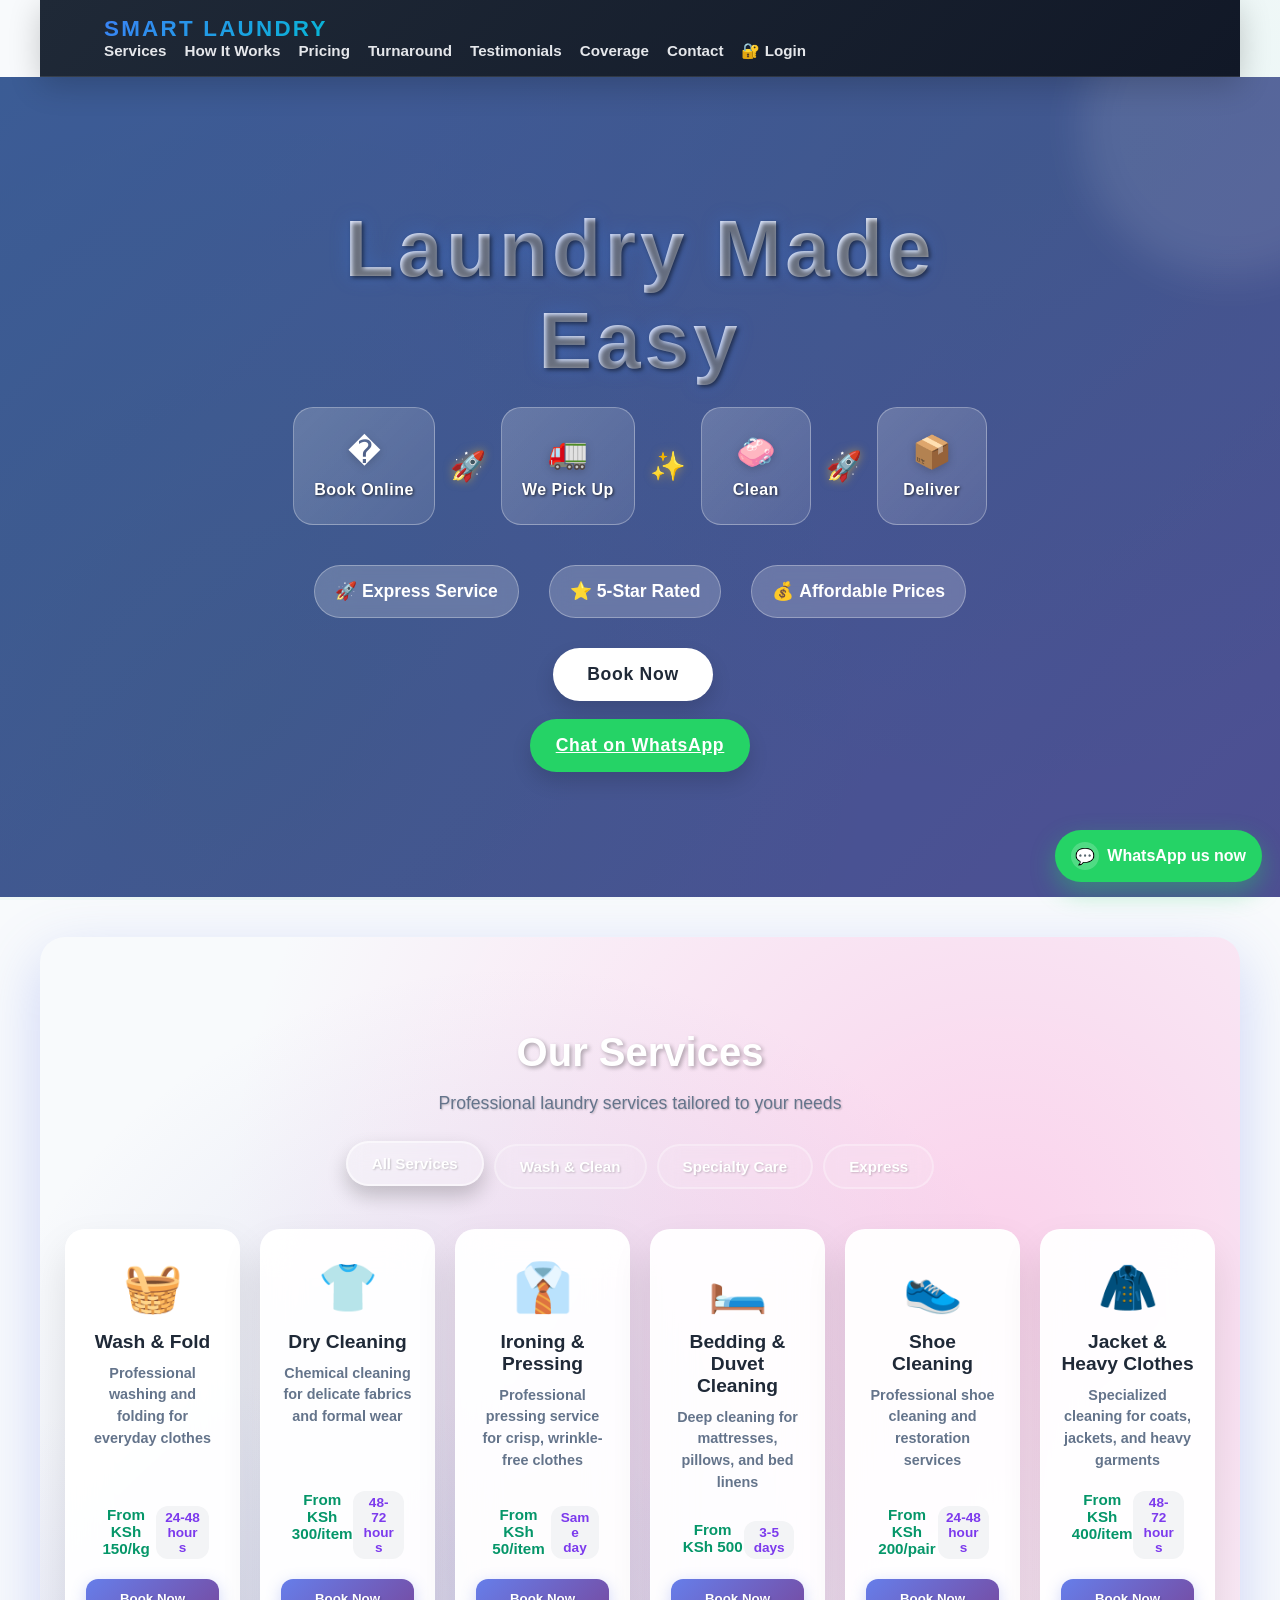
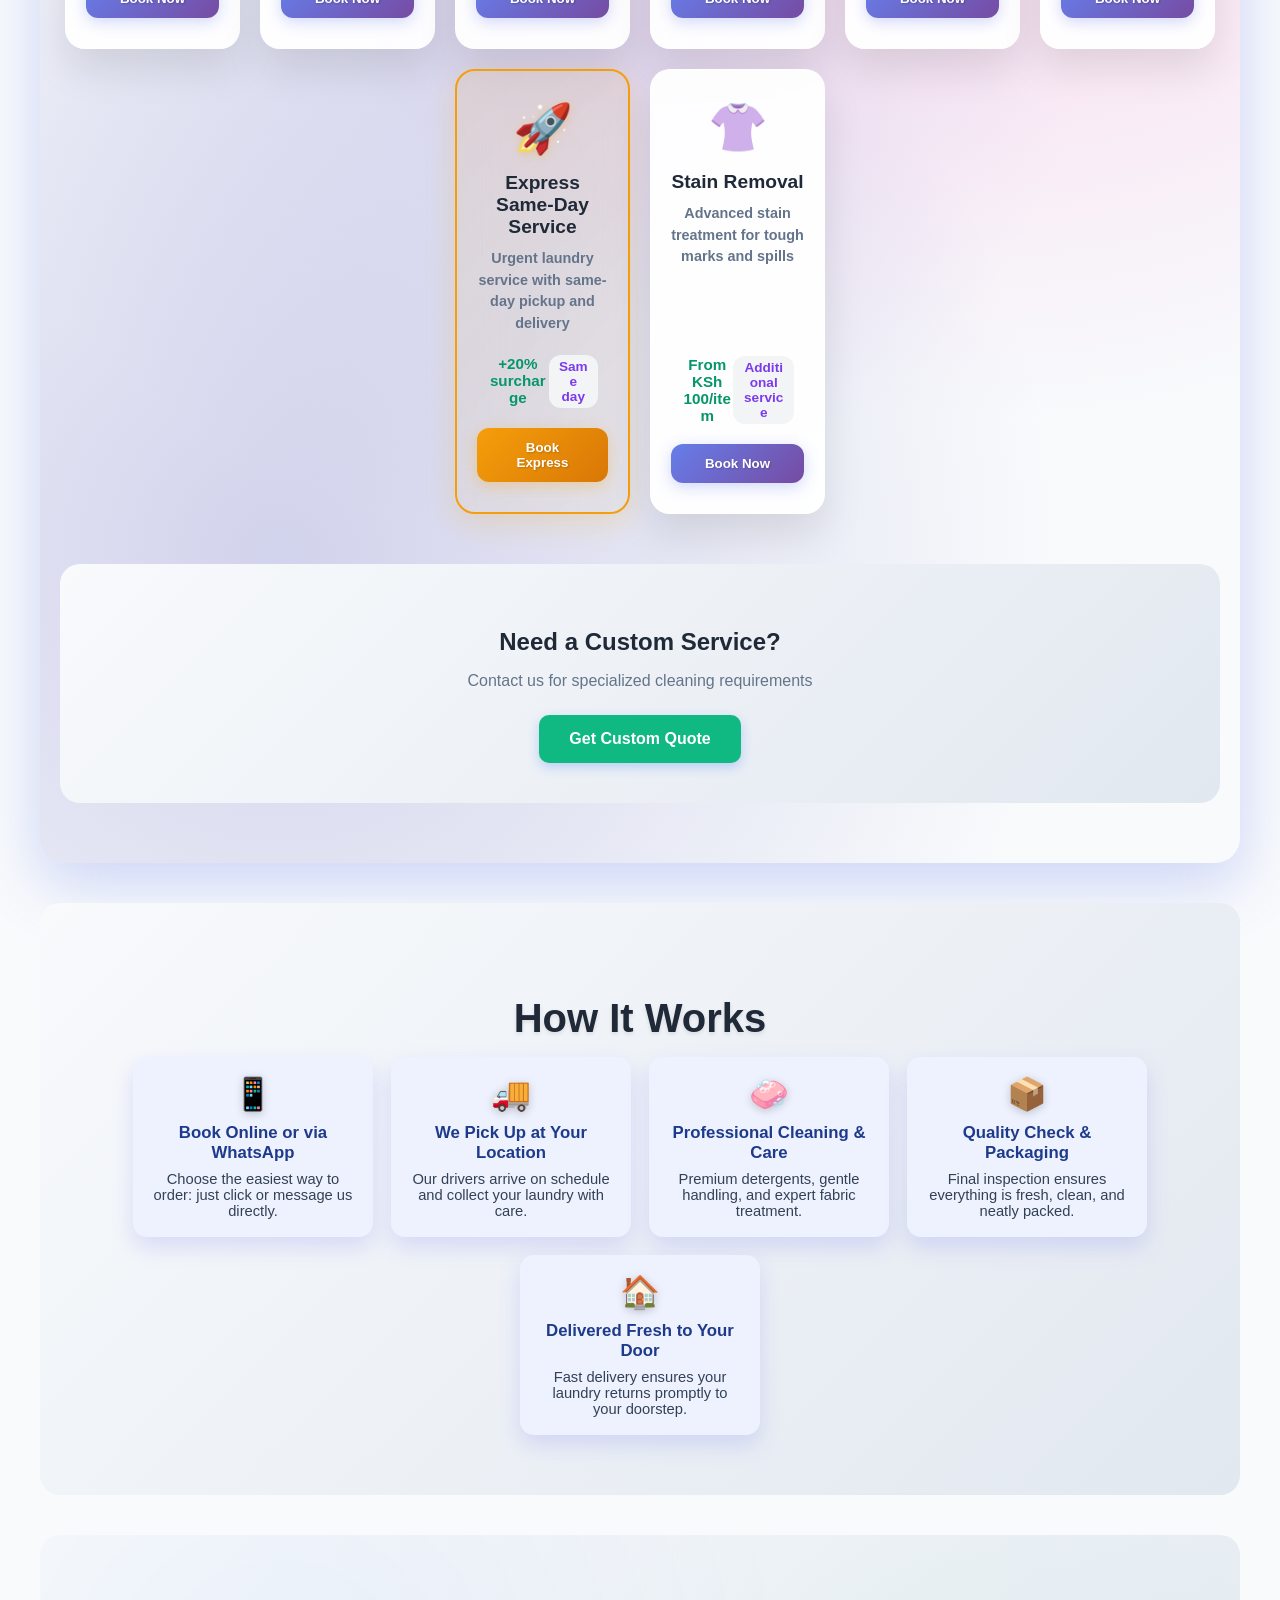
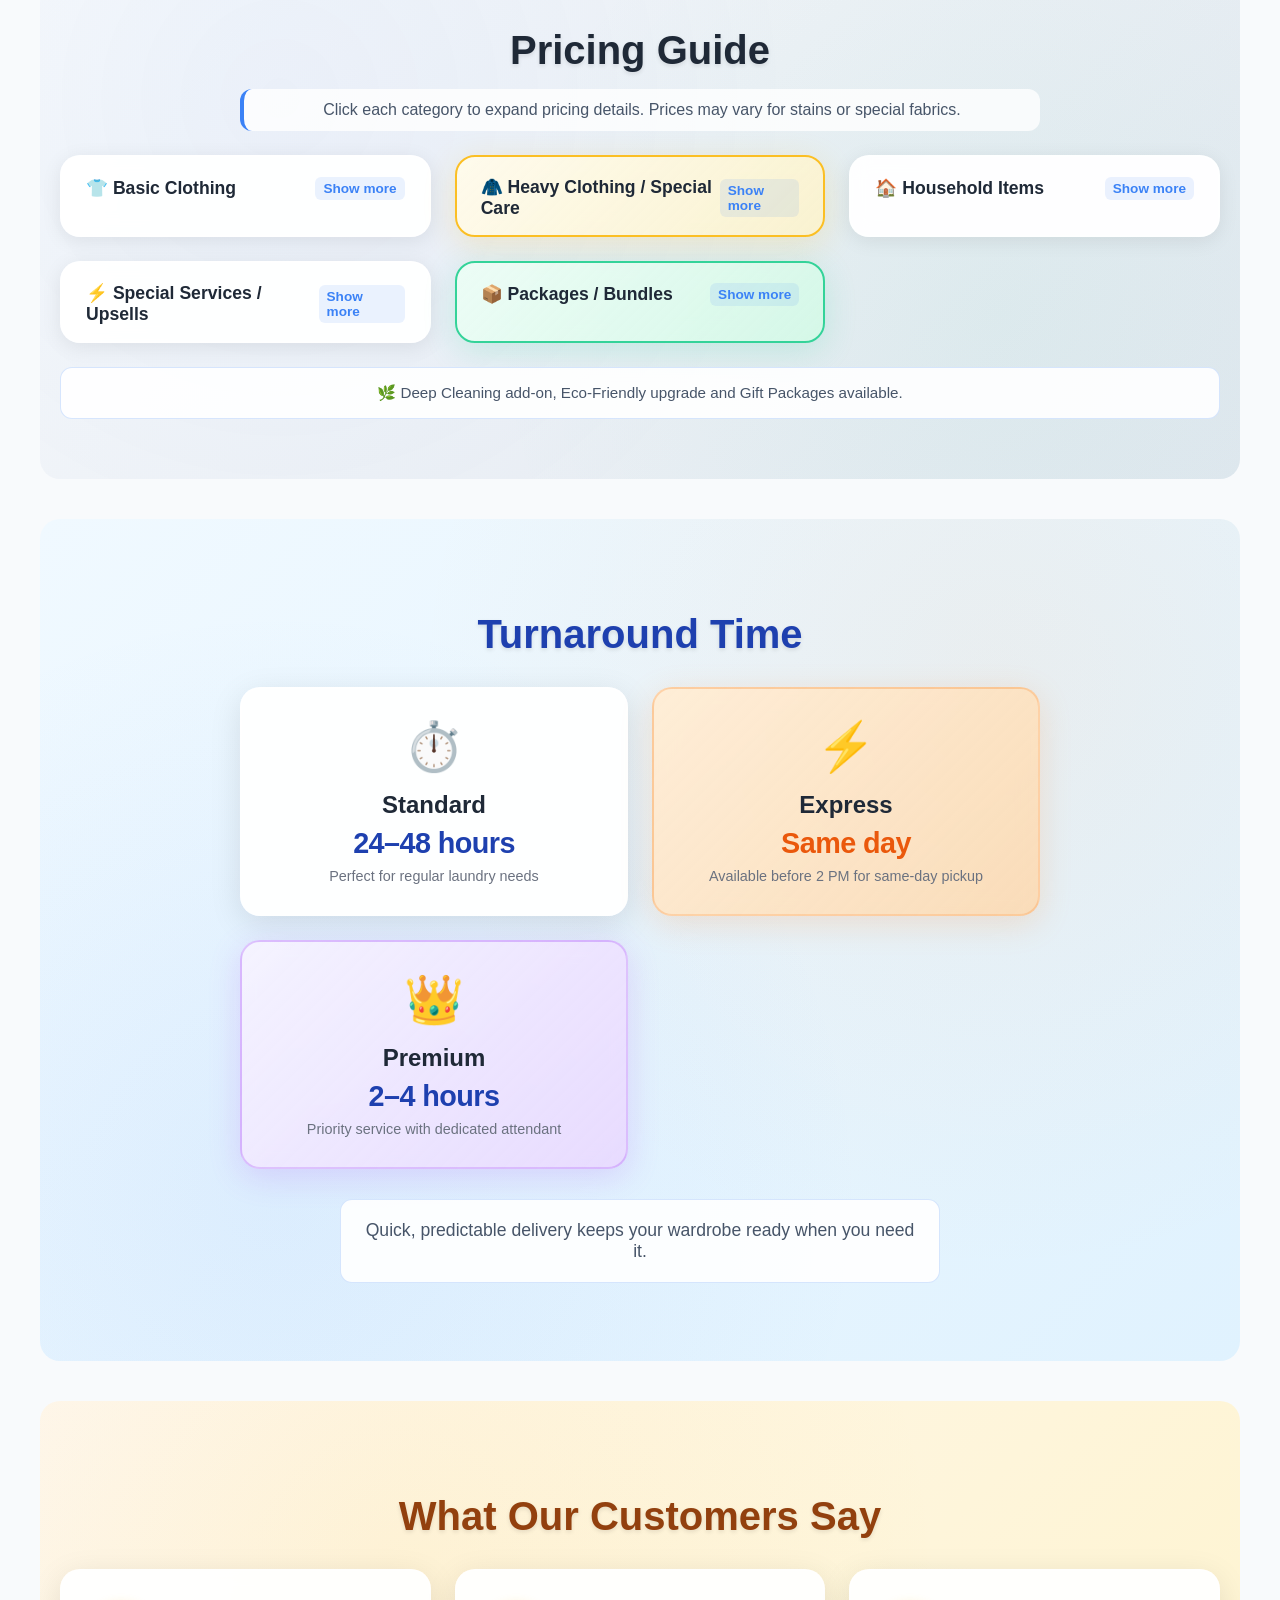
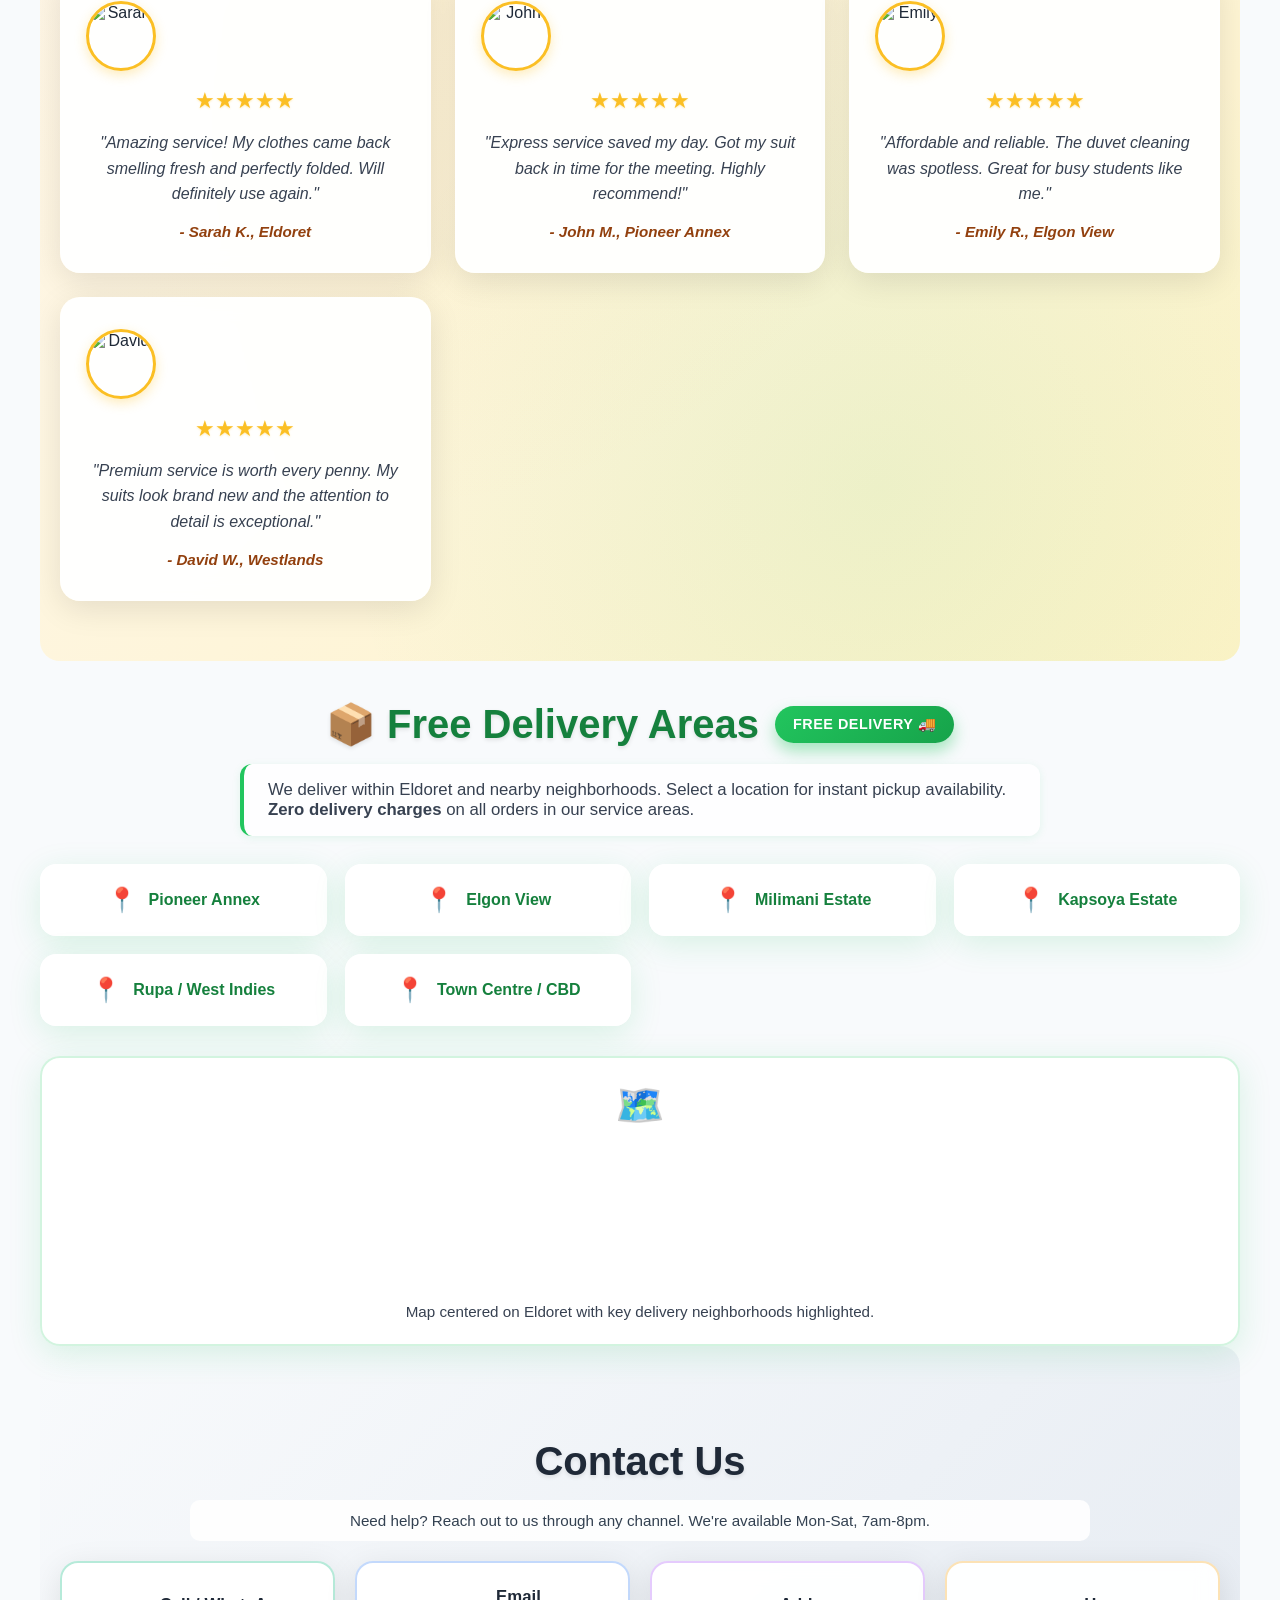
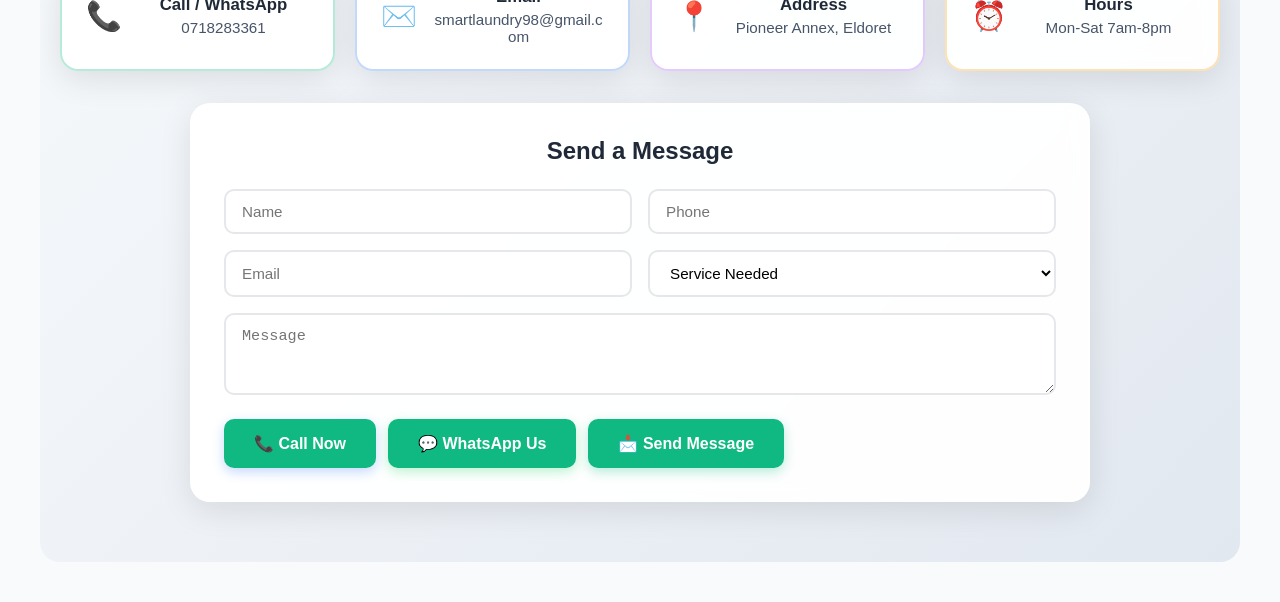
==== index.html @ de7b99bc "Initial commit - Smart Laundry System" ====
<!doctype html>
<html lang="en">
  <head>
    <meta charset="UTF-8" />
    <meta name="viewport" content="width=device-width, initial-scale=1.0, maximum-scale=1.0, user-scalable=no" />
    <title>Smart Laundry</title>
    <link rel="stylesheet" href="styles.css" />
  </head>
  <body>
    <!-- NAVBAR -->
    <nav class="navbar container">
      <h1>Smart Laundry</h1>
      <ul>
        <li><a href="#services">Services</a></li>
        <li><a href="#how">How It Works</a></li>
        <li><a href="#pricing">Pricing</a></li>
        <li><a href="#turnaround">Turnaround</a></li>
        <li><a href="#testimonials">Testimonials</a></li>
        <li><a href="#coverage">Coverage</a></li>
        <li><a href="#contact">Contact</a></li>
        <li id="authNav">
          <a href="/auth.html">🔐 Login</a>
        </li>
        <li id="dashboardNav" style="display: none">
          <a href="/dashboard.html">📊 Dashboard</a>
        </li>
        <li id="profileDropdownNav" style="display: none" class="profile-dropdown">
          <button class="navbar a profile-dropdown-btn" id="profileDropdownBtn" onclick="toggleProfileDropdown()">
            👤 <span id="profileDropdownName">Profile</span>
          </button>
          <div class="profile-dropdown-menu" id="profileDropdownMenu">
            <div class="profile-dropdown-header">
              <h3 id="profileDropdownTitle">Your Profile</h3>
              <p id="profileDropdownEmail">email@example.com</p>
            </div>
            <div class="profile-dropdown-content">
              <div class="profile-dropdown-item">
                <strong>Name:</strong>
                <span id="profileDropdownNameVal">-</span>
              </div>
              <div class="profile-dropdown-item">
                <strong>Phone:</strong>
                <span id="profileDropdownPhoneVal">-</span>
              </div>
              <div class="profile-dropdown-item">
                <strong>Address:</strong>
                <span id="profileDropdownAddressVal">-</span>
              </div>
              <div class="profile-dropdown-item">
                <strong>Member Since:</strong>
                <span id="profileDropdownDateVal">-</span>
              </div>
            </div>
            <div class="profile-dropdown-footer">
              <button class="profile-logout-btn" onclick="logoutFromNav()">🚪 Logout</button>
            </div>
          </div>
        </li>
        <li id="logoutNav" style="display: none">
          <a onclick="logoutFromNav()" style="cursor: pointer">🚪 Logout</a>
        </li>
      </ul>
    </nav>

    <!-- HERO -->
    <section class="hero">
      <div class="hero-content">
        <h2>Laundry Made Easy</h2>
        <div class="process-steps">
          <div class="step">
            <div class="step-icon">�</div>
            <div class="step-text">Book Online</div>
          </div>
          <div class="step-arrow">🚀</div>
          <div class="step">
            <div class="step-icon">🚛</div>
            <div class="step-text">We Pick Up</div>
          </div>
          <div class="step-arrow">✨</div>
          <div class="step">
            <div class="step-icon">🧼</div>
            <div class="step-text">Clean</div>
          </div>
          <div class="step-arrow">🚀</div>
          <div class="step">
            <div class="step-icon">📦</div>
            <div class="step-text">Deliver</div>
          </div>
        </div>
        <div class="hero-stats">
          <div class="stat">🚀 <strong>Express Service</strong></div>
          <div class="stat">⭐ <strong>5-Star Rated</strong></div>
          <div class="stat">💰 <strong>Affordable Prices</strong></div>
        </div>
        <button onclick="openForm()">Book Now</button>
        <br /><br />
        <a href="https://wa.me/254718283361" target="_blank" class="whatsapp"
          >Chat on WhatsApp</a
        >
      </div>
    </section>

    <!-- SERVICES -->
    <section id="services" class="services">
      <h2>Our Services</h2>
      <p class="services-subtitle">Professional laundry services tailored to your needs</p>
      <div class="service-categories">
        <button class="category-btn active" onclick="filterServices('all')">All Services</button>
        <button class="category-btn" onclick="filterServices('wash')">Wash & Clean</button>
        <button class="category-btn" onclick="filterServices('specialty')">Specialty Care</button>
        <button class="category-btn" onclick="filterServices('express')">Express</button>
      </div>
      <div class="cards">
        <div class="card service-card" data-category="wash">
          <div class="service-icon">🧺</div>
          <h3>Wash & Fold</h3>
          <p>Professional washing and folding for everyday clothes</p>
          <div class="service-details">
            <div class="service-price">From KSh 150/kg</div>
            <div class="service-time">24-48 hours</div>
          </div>
          <button class="service-btn" onclick="selectService('Wash & Fold')">Book Now</button>
        </div>

        <div class="card service-card" data-category="specialty">
          <div class="service-icon">👕</div>
          <h3>Dry Cleaning</h3>
          <p>Chemical cleaning for delicate fabrics and formal wear</p>
          <div class="service-details">
            <div class="service-price">From KSh 300/item</div>
            <div class="service-time">48-72 hours</div>
          </div>
          <button class="service-btn" onclick="selectService('Dry Cleaning')">Book Now</button>
        </div>

        <div class="card service-card" data-category="wash">
          <div class="service-icon">👔</div>
          <h3>Ironing & Pressing</h3>
          <p>Professional pressing service for crisp, wrinkle-free clothes</p>
          <div class="service-details">
            <div class="service-price">From KSh 50/item</div>
            <div class="service-time">Same day</div>
          </div>
          <button class="service-btn" onclick="selectService('Ironing & Pressing')">Book Now</button>
        </div>

        <div class="card service-card" data-category="specialty">
          <div class="service-icon">🛏️</div>
          <h3>Bedding & Duvet Cleaning</h3>
          <p>Deep cleaning for mattresses, pillows, and bed linens</p>
          <div class="service-details">
            <div class="service-price">From KSh 500</div>
            <div class="service-time">3-5 days</div>
          </div>
          <button class="service-btn" onclick="selectService('Bedding & Duvet Cleaning')">Book Now</button>
        </div>

        <div class="card service-card" data-category="specialty">
          <div class="service-icon">👟</div>
          <h3>Shoe Cleaning</h3>
          <p>Professional shoe cleaning and restoration services</p>
          <div class="service-details">
            <div class="service-price">From KSh 200/pair</div>
            <div class="service-time">24-48 hours</div>
          </div>
          <button class="service-btn" onclick="selectService('Shoe Cleaning')">Book Now</button>
        </div>

        <div class="card service-card" data-category="specialty">
          <div class="service-icon">🧥</div>
          <h3>Jacket & Heavy Clothes</h3>
          <p>Specialized cleaning for coats, jackets, and heavy garments</p>
          <div class="service-details">
            <div class="service-price">From KSh 400/item</div>
            <div class="service-time">48-72 hours</div>
          </div>
          <button class="service-btn" onclick="selectService('Jacket & Heavy Clothes Cleaning')">Book Now</button>
        </div>

        <div class="card service-card express-card" data-category="express">
          <div class="service-icon">🚀</div>
          <h3>Express Same-Day Service</h3>
          <p>Urgent laundry service with same-day pickup and delivery</p>
          <div class="service-details">
            <div class="service-price">+20% surcharge</div>
            <div class="service-time">Same day</div>
          </div>
          <button class="service-btn express-btn" onclick="selectService('Express Same-Day Service')">Book Express</button>
        </div>

        <div class="card service-card" data-category="wash">
          <div class="service-icon">👚</div>
          <h3>Stain Removal</h3>
          <p>Advanced stain treatment for tough marks and spills</p>
          <div class="service-details">
            <div class="service-price">From KSh 100/item</div>
            <div class="service-time">Additional service</div>
          </div>
          <button class="service-btn" onclick="selectService('Stain Removal')">Book Now</button>
        </div>
      </div>

      <div class="services-cta">
        <h3>Need a Custom Service?</h3>
        <p>Contact us for specialized cleaning requirements</p>
        <button onclick="openForm()" class="cta-btn">Get Custom Quote</button>
      </div>
    </section>

    <!-- HOW IT WORKS -->
    <section id="how" class="how">
      <h2>How It Works</h2>
      <div class="steps">
        <div class="step-card" data-step="book">
          <div class="step-icon">📱</div>
          <h3>Book Online or via WhatsApp</h3>
          <p>
            Choose the easiest way to order: just click or message us directly.
          </p>
          <div class="step-extra">
            Instant confirmation, tracking, and support with the same chat
            thread. Skip calls and manage status directly in-app. Tap again to
            hide.
          </div>
        </div>
        <div class="step-card" data-step="pickup">
          <div class="step-icon">🚚</div>
          <h3>We Pick Up at Your Location</h3>
          <p>
            Our drivers arrive on schedule and collect your laundry with care.
          </p>
          <div class="step-extra">
            Real-time driver ETA, contactless pickup option, and safe handling
            protocols.
          </div>
        </div>
        <div class="step-card" data-step="cleaning">
          <div class="step-icon">🧼</div>
          <h3>Professional Cleaning & Care</h3>
          <p>
            Premium detergents, gentle handling, and expert fabric treatment.
          </p>
          <div class="step-extra">
            Stain treatment, fabric-safe cycles, and eco-friendly cleaners for
            the best results every time.
          </div>
        </div>
        <div class="step-card" data-step="quality">
          <div class="step-icon">📦</div>
          <h3>Quality Check & Packaging</h3>
          <p>
            Final inspection ensures everything is fresh, clean, and neatly
            packed.
          </p>
          <div class="step-extra">
            Before delivery we inspect for spots, loose buttons, and fold each
            item with care in sealed packaging.
          </div>
        </div>
        <div class="step-card" data-step="delivery">
          <div class="step-icon">🏠</div>
          <h3>Delivered Fresh to Your Door</h3>
          <p>
            Fast delivery ensures your laundry returns promptly to your
            doorstep.
          </p>
          <div class="step-extra">
            Choose preferred drop-off window, receive delivery alerts, and enjoy
            contact-free handoff.
          </div>
        </div>
      </div>
    </section>

    </section>

    <!-- PRICING -->
    <section id="pricing" class="pricing">
      <h2>Pricing Guide</h2>
      <p class="pricing-note">
        Click each category to expand pricing details. Prices may vary for
        stains or special fabrics.
      </p>
      <div class="pricing-cards">
        <div class="pricing-card">
          <div class="pricing-header">
            <span>👕 Basic Clothing</span>
            <span class="toggle-label">Show more</span>
          </div>
          <div class="pricing-details">
            <ul>
              <li>👕 T-Shirts – KES 50</li>
              <li>👔 Shirts – KES 70</li>
              <li>👖 Jeans – KES 100</li>
              <li>🩳 Shorts – KES 50</li>
              <li>🧣 Scarves – KES 40</li>
            </ul>
          </div>
        </div>

        <div class="pricing-card popular">
          <div class="pricing-header">
            <span>🧥 Heavy Clothing / Special Care</span>
            <span class="toggle-label">Show more</span>
          </div>
          <div class="pricing-details">
            <ul>
              <li>🧥 Jackets / Coats – KES 250</li>
              <li>👗 Dresses – KES 150</li>
              <li>🧵 Suits – KES 400</li>
              <li>🧦 Socks (per pair) – KES 20</li>
            </ul>
          </div>
        </div>

        <div class="pricing-card">
          <div class="pricing-header">
            <span>🏠 Household Items</span>
            <span class="toggle-label">Show more</span>
          </div>
          <div class="pricing-details">
            <ul>
              <li>🛏️ Duvet / Blanket – KES 500</li>
              <li>🛋️ Curtains – KES 400</li>
              <li>🛏️ Bedsheets – KES 200</li>
              <li>🪟 Cushion Covers – KES 100</li>
            </ul>
          </div>
        </div>

        <div class="pricing-card">
          <div class="pricing-header">
            <span>⚡ Special Services / Upsells</span>
            <span class="toggle-label">Show more</span>
          </div>
          <div class="pricing-details">
            <ul>
              <li>🧺 Per Laundry Basket – KES 800</li>
              <li>⚡ Express Same-Day Service – +KES 200</li>
              <li>👟 Shoe Cleaning – KES 150 per pair</li>
              <li>🧤 Gloves / Small Items Bundle – KES 100</li>
            </ul>
          </div>
        </div>

        <div class="pricing-card highlight">
          <div class="pricing-header">
            <span>📦 Packages / Bundles</span>
            <span class="toggle-label">Show more</span>
          </div>
          <div class="pricing-details">
            <div class="bundle-item">
              <div>
                <strong>Mini Pack – 5 items – KES 250</strong>
                <p>Perfect for quick loads</p>
              </div>
              <button class="select-btn" onclick="selectBundle('mini')">
                Select
              </button>
            </div>
            <div class="bundle-item">
              <div>
                <strong>Standard Pack – 10 items – KES 450</strong>
                <p>Most popular choice</p>
              </div>
              <button class="select-btn" onclick="selectBundle('standard')">
                Select
              </button>
            </div>
            <div class="bundle-item">
              <div>
                <strong>Family Pack – 20 items – KES 800</strong>
                <p>Best value for families</p>
              </div>
              <button class="select-btn" onclick="selectBundle('family')">
                Select
              </button>
            </div>
          </div>
        </div>
      </div>
      <div class="pricing-tip">
        🌿 Deep Cleaning add-on, Eco-Friendly upgrade and Gift Packages
        available.
      </div>
    </section>

    <!-- TURNAROUND -->
    <section id="turnaround" class="turnaround">
      <h2>Turnaround Time</h2>
      <div class="turnaround-grid">
        <div class="turnaround-card">
          <div class="turnaround-icon">⏱️</div>
          <h3>Standard</h3>
          <p>24–48 hours</p>
          <small>Perfect for regular laundry needs</small>
        </div>
        <div class="turnaround-card express">
          <div class="turnaround-icon">⚡</div>
          <h3>Express</h3>
          <p>Same day</p>
          <small>Available before 2 PM for same-day pickup</small>
        </div>
        <div class="turnaround-card premium">
          <div class="turnaround-icon">👑</div>
          <h3>Premium</h3>
          <p>2–4 hours</p>
          <small>Priority service with dedicated attendant</small>
        </div>
      </div>
      <p class="turnaround-note">
        Quick, predictable delivery keeps your wardrobe ready when you need it.
      </p>
    </section>

    <!-- TESTIMONIALS -->
    <section id="testimonials" class="testimonials">
      <h2>What Our Customers Say</h2>
      <div class="testimonials-grid">
        <div class="testimonial-card">
          <img
            src="https://via.placeholder.com/80x80?text=S"
            alt="Sarah"
            class="testimonial-photo"
          />
          <div class="stars">★★★★★</div>
          <p>
            "Amazing service! My clothes came back smelling fresh and perfectly
            folded. Will definitely use again."
          </p>
          <cite>- Sarah K., Eldoret</cite>
        </div>
        <div class="testimonial-card">
          <img
            src="https://via.placeholder.com/80x80?text=J"
            alt="John"
            class="testimonial-photo"
          />
          <div class="stars">★★★★★</div>
          <p>
            "Express service saved my day. Got my suit back in time for the
            meeting. Highly recommend!"
          </p>
          <cite>- John M., Pioneer Annex</cite>
        </div>
        <div class="testimonial-card">
          <img
            src="https://via.placeholder.com/80x80?text=E"
            alt="Emily"
            class="testimonial-photo"
          />
          <div class="stars">★★★★★</div>
          <p>
            "Affordable and reliable. The duvet cleaning was spotless. Great for
            busy students like me."
          </p>
          <cite>- Emily R., Elgon View</cite>
        </div>
        <div class="testimonial-card">
          <img
            src="https://via.placeholder.com/80x80?text=D"
            alt="David"
            class="testimonial-photo"
          />
          <div class="stars">★★★★★</div>
          <p>
            "Premium service is worth every penny. My suits look brand new and
            the attention to detail is exceptional."
          </p>
          <cite>- David W., Westlands</cite>
        </div>
      </div>
    </section>

    <!-- COVERAGE -->
    <section id="coverage" class="coverage">
      <div class="coverage-header">
        <h2>📦 Free Delivery Areas</h2>
        <span class="badge">FREE DELIVERY 🚚</span>
      </div>
      <p class="coverage-intro">
        We deliver within Eldoret and nearby neighborhoods. Select a location
        for instant pickup availability. <strong>Zero delivery charges</strong> on all orders in our service areas.
      </p>

      <div class="coverage-grid">
        <div class="coverage-card">
          <span class="coverage-icon">📍</span>Pioneer Annex
        </div>
        <div class="coverage-card">
          <span class="coverage-icon">📍</span>Elgon View
        </div>
        <div class="coverage-card">
          <span class="coverage-icon">📍</span>Milimani Estate
        </div>
        <div class="coverage-card">
          <span class="coverage-icon">📍</span>Kapsoya Estate
        </div>
        <div class="coverage-card">
          <span class="coverage-icon">📍</span>Rupa / West Indies
        </div>
        <div class="coverage-card">
          <span class="coverage-icon">📍</span>Town Centre / CBD
        </div>
      </div>

      <div class="coverage-map">
        <div class="map-icon">🗺️</div>
        <iframe
          title="Eldoret delivery area map"
          src="https://www.google.com/maps/embed?pb=!1m18!1m12!1m3!1d3988.197463489101!2d35.28709331503094!3d0.5162230996785183!2m3!1f0!2f0!3f0!3m2!1i1024!2i768!4f13.1!3m3!1m2!1s0x178a1e30a6826cdb%3A0x90c7a07a7a2465f7!2sEldoret%2C%20Kenya!5e0!3m2!1sen!2sus!4v1700900000000"
          width="100%"
          height="280"
          style="border: 0; border-radius: 10px"
          allowfullscreen=""
          loading="lazy"
          referrerpolicy="no-referrer-when-downgrade"
        ></iframe>
        <p>
          Map centered on Eldoret with key delivery neighborhoods highlighted.
        </p>
      </div>
    </section>

    <!-- CONTACT -->
    <section id="contact" class="contact">
      <h2>Contact Us</h2>
      <p class="contact-note">
        Need help? Reach out to us through any channel. We're available Mon-Sat, 7am-8pm.
      </p>
      <div class="contact-grid">
        <a href="tel:0718283361" class="contact-card phone-card">
          <div class="contact-icon">📞</div>
          <div>
            <strong>Call / WhatsApp</strong>
            <p>0718283361</p>
          </div>
        </a>
        <a
          href="mailto:smartlaundry98@gmail.com"
          class="contact-card email-card"
        >
          <div class="contact-icon">✉️</div>
          <div>
            <strong>Email</strong>
            <p>smartlaundry98@gmail.com</p>
          </div>
        </a>
        <div class="contact-card address-card">
          <div class="contact-icon">📍</div>
          <div>
            <strong>Address</strong>
            <p>Pioneer Annex, Eldoret</p>
          </div>
        </div>
        <div class="contact-card hours-card">
          <div class="contact-icon">⏰</div>
          <div>
            <strong>Hours</strong>
            <p>Mon-Sat 7am-8pm</p>
          </div>
        </div>
      </div>

      <form
        id="contactForm"
        class="contact-form"
        onsubmit="
          event.preventDefault();
          sendMessage();
        "
      >
        <h3>Send a Message</h3>
        <div class="form-row">
          <input type="text" id="contact-name" placeholder="Name" required />
          <input type="tel" id="contact-phone" placeholder="Phone" required />
        </div>
        <div class="form-row">
          <input type="email" id="contact-email" placeholder="Email" required />
          <select id="contact-service" required>
            <option value="">Service Needed</option>
            <option value="wash-fold">Wash & Fold</option>
            <option value="duvet">Duvet</option>
            <option value="express">Express</option>
            <option value="dry-cleaning">Dry Cleaning</option>
          </select>
        </div>
        <textarea
          id="contact-message"
          rows="3"
          placeholder="Message"
        ></textarea>
        <div class="form-buttons">
          <button
            type="button"
            onclick="location.href = 'tel:0718283361'"
            class="cta-btn"
          >
            📞 Call Now
          </button>
          <button
            type="button"
            onclick="location.href = 'https://wa.me/254718283361'"
            class="cta-btn whatsapp-btn"
          >
            💬 WhatsApp Us
          </button>
          <button type="submit" class="cta-btn submit-btn">
            📩 Send Message
          </button>
        </div>
      </form>
    </section>

    <!-- FLOATING WHATSAPP -->
    <a
      href="https://wa.me/254718283361"
      class="floating-whatsapp"
      target="_blank"
      rel="noopener noreferrer"
      aria-label="Chat on WhatsApp"
    >
      <span>💬</span> WhatsApp us now
    </a>

    <!-- BOOKING MODAL -->
    <div id="modal" class="modal" style="display: none;">
      <form id="bookingForm" class="modal-content">
        <div class="booking-header">
          <h3>🛒 Book Laundry Service</h3>
          <button type="button" class="modal-close" onclick="closeForm()">&times;</button>
        </div>

        <!-- SECTION 1: PERSONAL INFO -->
        <div class="form-section">
          <h4 class="section-title">👤 Your Information</h4>
          <div>
            <label for="name">Full Name</label>
            <input type="text" id="name" placeholder="e.g., Ahmad Al-Mansouri" required />
            <span class="error-message" id="error-name"></span>
          </div>
          <div>
            <label for="phone">Phone Number</label>
            <input type="tel" id="phone" placeholder="e.g., +971 50 123 4567" required />
            <span class="error-message" id="error-phone"></span>
          </div>
        </div>

        <!-- SECTION 2: SERVICE SELECTION -->
        <div class="form-section">
          <h4 class="section-title">🧺 Service Selection</h4>
          <div>
            <label for="service">Service Type</label>
            <select id="service" required onchange="updatePrice()">
              <option value="">-- Select a service --</option>
              <option value="Express Wash">Express Wash - AED 1,100/kg</option>
              <option value="Premium Care">Premium Care - AED 800/kg</option>
              <option value="Dry Cleaning">Dry Cleaning - AED 100/kg</option>
              <option value="Ironing & Folding">Ironing & Folding - AED 50/kg</option>
              <option value="Bed Linen">Bed Linen - AED 75/kg</option>
              <option value="Carpet Cleaning">Carpet Cleaning - AED 1,200/kg</option>
              <option value="Bulk Service">Bulk Service - AED 50/kg</option>
              <option value="Wedding Collection">Wedding Collection - AED 1,500/kg</option>
            </select>
            <span class="error-message" id="error-service"></span>
          </div>
          <div>
            <label for="quantity">Quantity (kg)</label>
            <input type="number" id="quantity" placeholder="Enter quantity" min="1" max="100" value="1" required onchange="updatePrice()" oninput="updatePrice()" />
            <span class="error-message" id="error-quantity"></span>
          </div>
        </div>

        <!-- SECTION 3: DELIVERY DETAILS -->
        <div class="form-section">
          <h4 class="section-title">📍 Delivery Details</h4>
          <div>
            <label for="location">Delivery Location</label>
            <input type="text" id="location" placeholder="e.g., Dubai Marina, Apartment 1401" required />
            <span class="error-message" id="error-location"></span>
          </div>
          <div>
            <label for="delivery_date">Delivery Date</label>
            <input type="date" id="delivery_date" required onchange="updatePrice()"/>
            <span class="error-message" id="error-delivery_date"></span>
          </div>
        </div>

        <!-- PRICE DISPLAY -->
        <div class="price-summary">
          <div class="price-row">
            <span>Service Price</span>
            <span id="servicePrice">AED 50.00</span>
          </div>
          <div class="price-row">
            <span>Quantity</span>
            <span id="quantityDisplay">1 kg</span>
          </div>
          <div class="price-row-total">
            <span>Total Price</span>
            <span id="totalPrice">AED 50.00</span>
          </div>
        </div>

        <div class="modal-buttons">
          <button type="button" onclick="reviewBooking()" class="btn-primary">📋 Review Booking</button>
          <button type="button" onclick="closeForm()" class="btn-secondary">✕ Cancel</button>
        </div>
      </form>
    </div>

    <!-- CONFIRMATION MODAL -->
    <div id="confirmationModal" class="modal" style="display: none;">
      <div class="modal-content confirmation-content">
        <div class="booking-header">
          <h3>✅ Confirm Your Booking</h3>
          <button type="button" class="modal-close" onclick="closeConfirmation()">&times;</button>
        </div>

        <div class="confirmation-summary">
          <div class="summary-item">
            <span class="label">Service</span>
            <span class="value" id="confirmService">-</span>
          </div>
          <div class="summary-item">
            <span class="label">Quantity</span>
            <span class="value" id="confirmQuantity">-</span>
          </div>
          <div class="summary-item">
            <span class="label">Location</span>
            <span class="value" id="confirmLocation">-</span>
          </div>
          <div class="summary-item">
            <span class="label">Delivery Date</span>
            <span class="value" id="confirmDate">-</span>
          </div>
          <div class="summary-divider"></div>
          <div class="summary-item-total">
            <span class="label-total">TOTAL PRICE</span>
            <span class="value-total" id="confirmTotal">AED 0.00</span>
          </div>
        </div>

        <div class="confirmation-info">
          <p>✓ We'll contact you at <strong id="confirmPhone">-</strong></p>
          <p>✓ Free pickup & delivery</p>
          <p>✓ Track your booking in real-time</p>
        </div>

        <div class="modal-buttons">
          <button type="button" onclick="submitBooking()" class="btn-primary">✓ Confirm & Book</button>
          <button type="button" onclick="closeConfirmation()" class="btn-secondary">← Back</button>
        </div>
      </div>
    </div>

    <!-- SUCCESS MODAL -->
    <div id="successModal" class="modal" style="display: none;">
      <div class="modal-content success-content">
        <div class="success-icon">🎉</div>
        <h3>Booking Confirmed!</h3>
        <p class="success-subtitle">Your laundry service is booked</p>
        
        <div class="success-details">
          <div class="detail-item">
            <span class="detail-label">Booking ID</span>
            <span class="detail-value" id="successBookingId">#12345</span>
          </div>
          <div class="detail-item">
            <span class="detail-label">Service</span>
            <span class="detail-value" id="successService">-</span>
          </div>
          <div class="detail-item">
            <span class="detail-label">Total Price</span>
            <span class="detail-value-price" id="successPrice">AED 0.00</span>
          </div>
        </div>

        <div class="success-message">
          <p>✓ We'll contact you at the provided phone number</p>
          <p>✓ Pickup is scheduled for tomorrow</p>
          <p>✓ Track your booking in your dashboard</p>
        </div>

        <div class="modal-buttons">
          <button type="button" onclick="goToDashboard()" class="btn-primary">📊 View My Bookings</button>
          <button type="button" onclick="closeSuccess()" class="btn-secondary">✓ Done</button>
        </div>
      </div>
    </div>

    <script src="script.js"></script>
  </body>
</html>
---- styles.css ----
html {
  box-sizing: border-box;
  width: 100vw;
  overflow-x: hidden;
}
*, *:before, *:after {
  box-sizing: inherit;
}

body {
  margin: 0;
  font-family: "Segoe UI", Tahoma, Geneva, Verdana, sans-serif;
  background: #f8fafc;
  color: #1f2937;
  width: 100vw;
  min-width: 0;
  overflow-x: hidden;
}

/* NAVBAR */

.navbar {
  display: flex;
  flex-wrap: wrap;
  justify-content: space-between;
  align-items: center;
  background: linear-gradient(135deg, #1f2937 0%, #111827 100%);
  backdrop-filter: blur(10px);
  color: white;
  padding: 16px 5vw;
  position: sticky;
  top: 0;
  z-index: 100;
  box-shadow: 0 8px 32px rgba(0, 0, 0, 0.2);
  border-bottom: 1px solid rgba(255, 255, 255, 0.1);
  width: 100vw;
  min-width: 0;
  overflow-x: auto;
}

.navbar h1 {
  margin: 0;
  font-size: 1.4rem;
  letter-spacing: 0.1em;
  text-transform: uppercase;
  font-weight: 800;
  background: linear-gradient(135deg, #3b82f6, #06b6d4);
  -webkit-background-clip: text;
  -webkit-text-fill-color: transparent;
  background-clip: text;
  transition: all 0.3s ease;
}

.navbar h1:hover {
  transform: scale(1.05);
}

.navbar ul {
  list-style: none;
  display: flex;
  flex-wrap: wrap;
  gap: 18px;
  margin: 0;
  align-items: center;
  padding: 0;
  width: 100%;
  min-width: 0;
  overflow-x: auto;
}

.navbar a {
  color: #e5e7eb;
  text-decoration: none;
  font-weight: 600;
  font-size: 0.95rem;
  transition: all 0.3s ease;
  position: relative;
  padding-bottom: 4px;
  border-bottom: 2px solid transparent;
  word-break: break-word;
  white-space: pre-line;
  max-width: 100vw;
}
/* Responsive images and tables */
img, video, iframe {
  max-width: 100%;
  height: auto;
  display: block;
}

table {
  width: 100%;
  border-collapse: collapse;
  overflow-x: auto;
  display: block;
}

.table-container {
  width: 100%;
  overflow-x: auto;
}
/* Utility for containers */
.container, .dashboard-container, .auth-container, .main-content, .services, .how, .contact, .pricing, .coverage, .testimonials {
  max-width: 1200px;
  width: 100%;
  margin-left: auto;
  margin-right: auto;
  box-sizing: border-box;
  min-width: 0;
}
/* Ensure text wraps and buttons/inputs never overflow */
button, input, select, textarea {
  max-width: 100%;
  min-width: 0;
  word-break: break-word;
  box-sizing: border-box;
}

.card, .service-card, .pricing-card, .testimonial-card, .turnaround-card, .coverage-card, .contact-card {
  max-width: 100%;
  min-width: 0;
  box-sizing: border-box;
  word-break: break-word;
}
/* Fix for horizontal scroll on mobile for all sections */
@media (max-width: 600px) {
  html, body {
    width: 100vw;
    min-width: 0;
    overflow-x: hidden;
  }
  .navbar, .navbar ul {
    flex-direction: column;
    align-items: stretch;
    gap: 8px;
    padding: 12px 2vw;
  }
  .navbar ul {
    gap: 8px;
  }
  .container, .dashboard-container, .auth-container, .main-content, .services, .how, .contact, .pricing, .coverage, .testimonials {
    padding-left: 8px;
    padding-right: 8px;
  }
}

.navbar a::after {
  content: "";
  position: absolute;
  bottom: 0;
  left: 0;
  width: 0;
  height: 2px;
  background: linear-gradient(90deg, #3b82f6, #06b6d4);
  transition: width 0.3s ease;
}

.navbar a:hover {
  color: #3b82f6;
  transform: translateY(-2px);
}

.navbar a:hover::after {
  width: 100%;
}

/* PROFILE DROPDOWN */
.profile-dropdown {
  position: relative;
}

.profile-dropdown-btn {
  display: flex;
  align-items: center;
  gap: 8px;
  padding: 8px 12px !important;
  background: rgba(59, 130, 246, 0.2) !important;
  border: 1px solid rgba(59, 130, 246, 0.5) !important;
  border-radius: 6px !important;
  cursor: pointer;
  transition: all 0.3s ease !important;
}

.profile-dropdown-btn:hover {
  background: rgba(59, 130, 246, 0.3) !important;
  border-color: rgba(59, 130, 246, 0.8) !important;
}

.profile-dropdown-btn::after {
  content: "▼" !important;
  font-size: 0.7rem !important;
  transition: transform 0.3s ease !important;
}

.profile-dropdown-btn.active::after {
  transform: rotate(180deg);
}

.profile-dropdown-menu {
  position: absolute;
  top: 100%;
  right: 0;
  background: linear-gradient(135deg, #1f2937 0%, #374151 100%);
  border: 1px solid rgba(59, 130, 246, 0.5);
  border-radius: 10px;
  box-shadow: 0 10px 40px rgba(0, 0, 0, 0.3);
  padding: 12px 0;
  margin-top: 8px;
  min-width: 280px;
  display: none;
  z-index: 1000;
  animation: slideDown 0.3s ease;
}

.profile-dropdown-menu.active {
  display: block;
}

@keyframes slideDown {
  from {
    opacity: 0;
    transform: translateY(-10px);
  }
  to {
    opacity: 1;
    transform: translateY(0);
  }
}

.profile-dropdown-header {
  padding: 16px 20px;
  border-bottom: 1px solid rgba(59, 130, 246, 0.3);
}

.profile-dropdown-header h3 {
  margin: 0 0 4px 0;
  font-size: 15px;
  color: white;
}

.profile-dropdown-header p {
  margin: 0;
  font-size: 13px;
  color: #9ca3af;
}

.profile-dropdown-content {
  padding: 12px 0;
}

.profile-dropdown-item {
  padding: 8px 20px;
  color: #d1d5db;
  font-size: 13px;
  display: flex;
  justify-content: space-between;
  align-items: center;
  cursor: default;
  transition: background 0.2s ease;
}

.profile-dropdown-item.clickable {
  cursor: pointer;
}

.profile-dropdown-item.clickable:hover {
  background: rgba(59, 130, 246, 0.2);
}

.profile-dropdown-item strong {
  color: #e5e7eb;
  margin-right: 8px;
}

.profile-dropdown-footer {
  padding: 12px 20px;
  border-top: 1px solid rgba(59, 130, 246, 0.3);
}

.profile-logout-btn {
  width: 100%;
  padding: 10px !important;
  background: linear-gradient(135deg, #ef4444, #dc2626) !important;
  color: white !important;
  border: none !important;
  border-radius: 6px !important;
  font-weight: 600 !important;
  cursor: pointer !important;
  font-size: 14px !important;
  transition: all 0.3s ease !important;
}

.profile-logout-btn:hover {
  background: linear-gradient(135deg, #dc2626, #b91c1c) !important;
  transform: translateY(-2px) !important;
}

/* HERO */
.hero {
  min-height: calc(100vh - 80px); /* Account for navbar height */
  display: flex;
  align-items: center;
  justify-content: center;
  background:
    linear-gradient(135deg, rgba(59, 130, 246, 0.8), rgba(99, 102, 241, 0.8)),
    url("https://images.unsplash.com/photo-1582735689369-4fe89db7114c?w=1200&h=800&fit=crop&crop=center");
  background-size: cover;
  background-position: center;
  background-attachment: fixed;
  color: white;
  position: relative;
  overflow: hidden;
  padding: 40px 20px; /* Reduced padding since navbar is accounted for in height */
  box-sizing: border-box;
}

.hero::before {
  content: "";
  position: absolute;
  top: 0;
  left: 0;
  right: 0;
  bottom: 0;
  background: rgba(0, 0, 0, 0.4);
  z-index: 1;
}

.hero::after {
  content: "";
  position: absolute;
  width: 300px;
  height: 300px;
  border-radius: 50%;
  background: rgba(255, 255, 255, 0.1);
  top: -100px;
  right: -100px;
  filter: blur(20px);
  animation: float 8s ease-in-out infinite;
  z-index: 1;
}

.hero-content {
  position: relative;
  z-index: 2;
  text-align: center;
  max-width: 800px;
  padding: 0 20px;
}

.hero h2 {
  font-size: clamp(3rem, 8vw, 5rem);
  margin: 0 0 20px;
  letter-spacing: 0.05em;
  font-weight: 900;
  text-shadow:
    2px 2px 4px rgba(0, 0, 0, 0.5),
    0 0 20px rgba(59, 130, 246, 0.3);
  animation:
    fadeInUp 1s ease forwards,
    pulse 2s ease-in-out infinite 1s,
    textGlow 3s ease-in-out infinite alternate;
  background: linear-gradient(45deg, #ffffff, #e0e7ff, #ffffff);
  -webkit-background-clip: text;
  -webkit-text-fill-color: transparent;
  background-clip: text;
}

@keyframes textGlow {
  from {
    text-shadow:
      2px 2px 4px rgba(0, 0, 0, 0.5),
      0 0 20px rgba(59, 130, 246, 0.3);
  }
  to {
    text-shadow:
      2px 2px 4px rgba(0, 0, 0, 0.5),
      0 0 30px rgba(59, 130, 246, 0.6),
      0 0 40px rgba(59, 130, 246, 0.4);
  }
}

.hero p {
  margin: 0 0 40px;
  font-size: 1.5rem;
  opacity: 0.95;
  font-weight: 600;
  text-shadow: 1px 1px 2px rgba(0, 0, 0, 0.5);
  animation: fadeInUp 1s ease 0.2s forwards;
}

.process-steps {
  display: flex;
  align-items: center;
  justify-content: center;
  gap: 15px;
  margin: 0 0 40px;
  flex-wrap: wrap;
  animation: fadeInUp 1s ease 0.3s forwards;
}

.step {
  display: flex;
  flex-direction: column;
  align-items: center;
  background: linear-gradient(
    135deg,
    rgba(255, 255, 255, 0.2),
    rgba(255, 255, 255, 0.1)
  );
  backdrop-filter: blur(15px);
  padding: 25px 20px;
  border-radius: 20px;
  border: 1px solid rgba(255, 255, 255, 0.3);
  min-width: 110px;
  transition: all 0.4s cubic-bezier(0.175, 0.885, 0.32, 1.275);
  position: relative;
  overflow: hidden;
}

.step::before {
  content: "";
  position: absolute;
  top: 0;
  left: -100%;
  width: 100%;
  height: 100%;
  background: linear-gradient(
    90deg,
    transparent,
    rgba(255, 255, 255, 0.2),
    transparent
  );
  transition: left 0.5s;
}

.step:hover::before {
  left: 100%;
}

.step:hover {
  transform: translateY(-8px) scale(1.05);
  background: linear-gradient(
    135deg,
    rgba(255, 255, 255, 0.3),
    rgba(255, 255, 255, 0.15)
  );
  box-shadow:
    0 20px 40px rgba(0, 0, 0, 0.3),
    0 0 30px rgba(59, 130, 246, 0.3);
  border-color: rgba(255, 255, 255, 0.5);
}

.step-icon {
  font-size: 2.5rem;
  margin-bottom: 10px;
  animation:
    bounce 2s ease-in-out infinite,
    glow 3s ease-in-out infinite alternate;
  filter: drop-shadow(0 2px 4px rgba(0, 0, 0, 0.2));
}

.step:nth-child(1) .step-icon {
  animation-delay: 0s;
}
.step:nth-child(3) .step-icon {
  animation-delay: 0.5s;
}
.step:nth-child(5) .step-icon {
  animation-delay: 1s;
}
.step:nth-child(7) .step-icon {
  animation-delay: 1.5s;
}

@keyframes bounce {
  0%,
  20%,
  50%,
  80%,
  100% {
    transform: translateY(0);
  }
  40% {
    transform: translateY(-10px);
  }
  60% {
    transform: translateY(-5px);
  }
}

@keyframes glow {
  from {
    filter: drop-shadow(0 2px 4px rgba(0, 0, 0, 0.2));
  }
  to {
    filter: drop-shadow(0 2px 8px rgba(59, 130, 246, 0.4));
  }
}

.step-text {
  font-size: 1rem;
  font-weight: 700;
  text-align: center;
  color: white;
  text-shadow: 1px 1px 3px rgba(0, 0, 0, 0.7);
  letter-spacing: 0.5px;
}

.step-arrow {
  font-size: 1.8rem;
  color: #fbbf24;
  font-weight: bold;
  animation:
    pulse 2s ease-in-out infinite,
    sparkle 1.5s ease-in-out infinite;
  text-shadow: 0 0 10px rgba(251, 191, 36, 0.5);
}

@keyframes pulse {
  0%,
  100% {
    opacity: 0.8;
    transform: scale(1);
  }
  50% {
    opacity: 1;
    transform: scale(1.1);
  }
}

@keyframes sparkle {
  0%,
  100% {
    transform: scale(1) rotate(0deg);
  }
  25% {
    transform: scale(1.1) rotate(5deg);
  }
  50% {
    transform: scale(1.2) rotate(0deg);
  }
  75% {
    transform: scale(1.1) rotate(-5deg);
  }
}

.hero-stats {
  display: flex;
  justify-content: center;
  gap: 30px;
  margin: 30px 0;
  flex-wrap: wrap;
}

.hero .stat {
  background: rgba(255, 255, 255, 0.2);
  backdrop-filter: blur(10px);
  padding: 15px 20px;
  border-radius: 50px;
  font-size: 1.1rem;
  border: 1px solid rgba(255, 255, 255, 0.3);
  animation: fadeInUp 1s ease 0.4s forwards;
  opacity: 0;
  transform: translateY(20px);
}

.hero .stat:nth-child(2) {
  animation-delay: 0.6s;
}

.hero .stat:nth-child(3) {
  animation-delay: 0.8s;
}

@keyframes pulse {
  0%,
  100% {
    transform: scale(1);
  }
  50% {
    transform: scale(1.05);
  }
}

@keyframes float {
  0%,
  100% {
    transform: translateY(0) translateX(0);
  }
  50% {
    transform: translateY(20px) translateX(-10px);
  }
}

@keyframes fadeInUp {
  from {
    opacity: 0;
    transform: translateY(18px);
  }
  to {
    opacity: 1;
    transform: translateY(0);
  }
}

.hero button,
.hero .whatsapp {
  border: 0;
  border-radius: 999px;
  font-weight: 700;
  letter-spacing: 0.04em;
  transition: all 0.25s ease;
  box-shadow: 0 10px 20px rgba(0, 0, 0, 0.14);
}

.hero button {
  padding: 16px 32px;
  background: #ffffff;
  color: #1f2937;
  margin-right: 14px;
  min-width: 160px;
  cursor: pointer;
  font-size: 1.1rem;
}

.hero button:hover {
  transform: translateY(-2px) scale(1.02);
  box-shadow: 0 14px 28px rgba(0, 0, 0, 0.24);
  background: #f8fafc;
}

.hero .whatsapp {
  display: inline-block;
  background: #25d366;
  color: white;
  padding: 16px 26px;
  font-size: 1.1rem;
}

.hero .whatsapp:hover {
  transform: translateY(-2px) scale(1.02);
  background: #1ebe5c;
}

/* SECTIONS */
.services,
.how,
.contact,
.pricing {
  padding: 60px 20px;
  text-align: center;
  max-width: 1200px;
  margin: auto;
  background: linear-gradient(135deg, #f8fafc 0%, #e2e8f0 100%);
  border-radius: 20px;
  margin-bottom: 40px;
  position: relative;
  overflow: hidden;
}

.pricing::before {
  content: "";
  position: absolute;
  top: 0;
  left: 0;
  right: 0;
  bottom: 0;
  background:
    radial-gradient(
      circle at 20% 30%,
      rgba(59, 130, 246, 0.05) 0%,
      transparent 50%
    ),
    radial-gradient(
      circle at 80% 70%,
      rgba(16, 185, 129, 0.05) 0%,
      transparent 50%
    );
  pointer-events: none;
}

.services {
  background: linear-gradient(135deg, #667eea 0%, #764ba2 50%, #f093fb 100%);
  background-attachment: fixed;
  border-radius: 25px;
  margin: 40px auto;
  box-shadow: 0 20px 60px rgba(102, 126, 234, 0.3);
  position: relative;
  overflow: hidden;
}

.services::before {
  content: "";
  position: absolute;
  top: 0;
  left: 0;
  right: 0;
  bottom: 0;
  background:
    radial-gradient(
      circle at 20% 80%,
      rgba(120, 119, 198, 0.3) 0%,
      transparent 50%
    ),
    radial-gradient(
      circle at 80% 20%,
      rgba(255, 119, 198, 0.3) 0%,
      transparent 50%
    ),
    radial-gradient(
      circle at 40% 40%,
      rgba(120, 119, 198, 0.2) 0%,
      transparent 50%
    );
  pointer-events: none;
}

.services::after {
  content: "";
  position: absolute;
  top: -50%;
  left: -50%;
  width: 200%;
  height: 200%;
  background: url('data:image/svg+xml,<svg xmlns="http://www.w3.org/2000/svg" viewBox="0 0 100 100"><defs><pattern id="grain" width="100" height="100" patternUnits="userSpaceOnUse"><circle cx="25" cy="25" r="1" fill="rgba(255,255,255,0.1)"/><circle cx="75" cy="75" r="0.5" fill="rgba(255,255,255,0.05)"/><circle cx="50" cy="10" r="0.8" fill="rgba(255,255,255,0.08)"/></pattern></defs><rect width="100" height="100" fill="url(%23grain)"/></svg>');
  opacity: 0.4;
  animation: float 20s ease-in-out infinite;
  pointer-events: none;
}

@keyframes float {
  0%,
  100% {
    transform: translateY(0px) rotate(0deg);
  }
  33% {
    transform: translateY(-10px) rotate(1deg);
  }
  66% {
    transform: translateY(5px) rotate(-1deg);
  }
}

.services h2,
.how h2,
.contact h2,
.pricing h2 {
  margin-bottom: 16px;
  color: #1f2937;
  font-size: 2.5rem;
  font-weight: 800;
  text-shadow: 0 2px 4px rgba(0, 0, 0, 0.1);
  position: relative;
  z-index: 1;
}

.services h2 {
  color: white;
  text-shadow: 2px 2px 4px rgba(0, 0, 0, 0.3);
  font-size: 2.5rem;
  font-weight: 800;
  margin-bottom: 10px;
}

.services-subtitle {
  color: white; /* Changed to white */
  font-size: 2rem; /* Increased to 2rem */
  margin-bottom: 30px;
  font-weight: 500;
  text-shadow: 1px 1px 2px rgba(0, 0, 0, 0.2);
}

.services > * {
  position: relative;
  z-index: 2;
}

.pricing-note {
  margin: 0 auto 24px;
  max-width: 800px;
  color: #475569;
  font-size: 1rem;
  font-weight: 500;
  background: rgba(255, 255, 255, 0.8);
  padding: 12px 20px;
  border-radius: 12px;
  border-left: 4px solid #3b82f6;
  position: relative;
  z-index: 1;
}

.pricing-cards {
  display: grid;
  grid-template-columns: repeat(auto-fit, minmax(300px, 1fr));
  gap: 24px;
  margin-top: 20px;
  position: relative;
  z-index: 1;
}

.pricing-card {
  background: rgba(255, 255, 255, 0.95);
  backdrop-filter: blur(10px);
  border: 2px solid rgba(255, 255, 255, 0.2);
  border-radius: 20px;
  width: 100%;
  text-align: left;
  cursor: pointer;
  transition: all 0.3s cubic-bezier(0.4, 0, 0.2, 1);
  box-shadow: 0 4px 20px rgba(0, 0, 0, 0.08);
  position: relative;
  overflow: hidden;
}

.pricing-card::before {
  content: "";
  position: absolute;
  top: 0;
  left: 0;
  right: 0;
  height: 4px;
  background: linear-gradient(90deg, #3b82f6, #06b6d4);
  transform: scaleX(0);
  transition: transform 0.3s ease;
}

.pricing-card:hover {
  transform: translateY(-8px) scale(1.02);
  box-shadow: 0 20px 40px rgba(59, 130, 246, 0.15);
  border-color: rgba(59, 130, 246, 0.3);
}

.pricing-card:hover::before {
  transform: scaleX(1);
}

.pricing-card.popular {
  border-color: #fbbf24;
  background: linear-gradient(
    135deg,
    rgba(255, 251, 235, 0.95),
    rgba(254, 243, 199, 0.8)
  );
  box-shadow: 0 8px 32px rgba(251, 191, 36, 0.2);
}

.pricing-card.popular::before {
  background: linear-gradient(90deg, #fbbf24, #f59e0b);
}

.pricing-card.highlight {
  border-color: #34d399;
  background: linear-gradient(
    135deg,
    rgba(236, 253, 245, 0.95),
    rgba(209, 250, 229, 0.8)
  );
  box-shadow: 0 8px 32px rgba(52, 211, 153, 0.2);
}

.pricing-card.highlight::before {
  background: linear-gradient(90deg, #34d399, #10b981);
}

.pricing-header {
  display: flex;
  justify-content: space-between;
  align-items: center;
  padding: 20px 24px 16px;
  font-weight: 700;
  color: #1f2937;
  font-size: 1.1rem;
  position: relative;
}

.pricing-header .toggle-label {
  font-size: 0.85rem;
  color: #3b82f6;
  font-weight: 600;
  background: rgba(59, 130, 246, 0.1);
  padding: 4px 8px;
  border-radius: 6px;
  transition: all 0.2s ease;
}

.pricing-header .toggle-label:hover {
  background: rgba(59, 130, 246, 0.2);
  color: #2563eb;
}

.pricing-details {
  display: none;
  padding: 0 24px 20px;
  color: #374151;
  animation: slideDown 0.3s ease-out;
}

@keyframes slideDown {
  from {
    opacity: 0;
    transform: translateY(-10px);
  }
  to {
    opacity: 1;
    transform: translateY(0);
  }
}

.pricing-details ul {
  margin: 12px 0 0;
  padding-left: 0;
  line-height: 1.6;
  list-style: none;
}

.pricing-details ul li {
  padding: 8px 0;
  border-bottom: 1px solid rgba(0, 0, 0, 0.05);
  display: flex;
  justify-content: space-between;
  align-items: center;
}

.pricing-details ul li:last-child {
  border-bottom: none;
}

.bundle-item {
  display: flex;
  justify-content: space-between;
  align-items: center;
  padding: 16px 0;
  border-bottom: 1px solid rgba(0, 0, 0, 0.08);
  transition: all 0.2s ease;
}

.bundle-item:hover {
  background: rgba(59, 130, 246, 0.05);
  border-radius: 8px;
  padding-left: 12px;
  padding-right: 12px;
  margin: 0 -12px;
}

.bundle-item:last-child {
  border-bottom: none;
}

.bundle-item div strong {
  display: block;
  color: #1f2937;
  font-size: 1rem;
  margin-bottom: 4px;
}

.bundle-item div p {
  margin: 0;
  font-size: 0.9rem;
  color: #6b7280;
}

.select-btn {
  background: linear-gradient(135deg, #3b82f6, #2563eb);
  color: white;
  border: none;
  border-radius: 8px;
  padding: 8px 16px;
  font-weight: 600;
  font-size: 0.9rem;
  cursor: pointer;
  transition: all 0.2s ease;
  box-shadow: 0 2px 8px rgba(59, 130, 246, 0.3);
}

.select-btn:hover {
  background: linear-gradient(135deg, #2563eb, #1d4ed8);
  transform: translateY(-1px);
  box-shadow: 0 4px 12px rgba(59, 130, 246, 0.4);
}

.select-btn:active {
  transform: translateY(0);
}

.pricing-card.expanded .pricing-details {
  display: block;
}

.pricing-card.expanded .pricing-header .toggle-label {
  content: "Show less";
}

.pricing-tip {
  margin-top: 24px;
  color: #475569;
  font-size: 0.95rem;
  background: rgba(255, 255, 255, 0.9);
  padding: 16px 24px;
  border-radius: 12px;
  border: 1px solid rgba(59, 130, 246, 0.2);
  position: relative;
  z-index: 1;
  font-weight: 500;
}

.contact-note {
  color: #334151;
  margin: 0 auto 20px;
  max-width: 900px;
  font-weight: 500;
  background: rgba(255, 255, 255, 0.9);
  padding: 12px 20px;
  border-radius: 10px;
  font-size: 0.95rem;
  position: relative;
  z-index: 1;
}

.contact-grid {
  display: grid;
  grid-template-columns: repeat(auto-fit, minmax(260px, 1fr));
  gap: 20px;
  margin-bottom: 32px;
  position: relative;
  z-index: 1;
}

.contact-card {
  background: rgba(255, 255, 255, 0.95);
  backdrop-filter: blur(10px);
  border: 2px solid rgba(255, 255, 255, 0.2);
  border-radius: 18px;
  padding: 24px;
  display: grid;
  grid-template-columns: auto 1fr;
  gap: 16px;
  align-items: center;
  text-decoration: none;
  color: inherit;
  box-shadow: 0 8px 32px rgba(0, 0, 0, 0.1);
  transition: all 0.3s cubic-bezier(0.4, 0, 0.2, 1);
  position: relative;
  overflow: hidden;
}

.contact-card::before {
  content: "";
  position: absolute;
  top: 0;
  left: 0;
  right: 0;
  height: 3px;
  transform: scaleX(0);
  transition: transform 0.3s ease;
}

.contact-card:hover {
  transform: translateY(-8px) scale(1.02);
  box-shadow: 0 16px 40px rgba(0, 0, 0, 0.15);
}

.contact-card:hover::before {
  transform: scaleX(1);
}

.contact-card.phone-card {
  border-color: rgba(16, 185, 129, 0.3);
}

.contact-card.phone-card::before {
  background: linear-gradient(90deg, #10b981, #059669);
}

.contact-card.email-card {
  border-color: rgba(59, 130, 246, 0.3);
}

.contact-card.email-card::before {
  background: linear-gradient(90deg, #3b82f6, #2563eb);
}

.contact-card.address-card {
  border-color: rgba(168, 85, 247, 0.3);
}

.contact-card.address-card::before {
  background: linear-gradient(90deg, #a855f7, #9333ea);
}

.contact-card.hours-card {
  border-color: rgba(245, 158, 11, 0.3);
}

.contact-card.hours-card::before {
  background: linear-gradient(90deg, #f59e0b, #d97706);
}

.contact-icon {
  font-size: 1.8rem;
  display: block;
}

.contact-card strong {
  display: block;
  font-size: 1.05rem;
  color: #1f2937;
  margin-bottom: 4px;
}

.contact-card p {
  margin: 0;
  font-size: 0.95rem;
  color: #475569;
  font-weight: 500;
}

.contact-map {
  margin: 0 auto 24px;
  max-width: 760px;
  border-radius: 14px;
  overflow: hidden;
  border: 1px solid #dbeafe;
}

.contact-form {
  max-width: 900px;
  margin: 0 auto;
  background: rgba(255, 255, 255, 0.95);
  backdrop-filter: blur(10px);
  border: 2px solid rgba(255, 255, 255, 0.2);
  border-radius: 20px;
  padding: 32px;
  box-shadow: 0 8px 32px rgba(0, 0, 0, 0.1);
  position: relative;
  z-index: 1;
}

.contact-form h3 {
  margin-top: 0;
  margin-bottom: 24px;
  color: #1f2937;
  font-size: 1.5rem;
  font-weight: 700;
}

.form-row {
  display: grid;
  grid-template-columns: repeat(auto-fit, minmax(200px, 1fr));
  gap: 16px;
  margin-bottom: 16px;
}

.contact-form input,
.contact-form select,
.contact-form textarea {
  width: 100%;
  border: 2px solid #e5e7eb;
  border-radius: 10px;
  padding: 12px 16px;
  font-size: 0.95rem;
  background: rgba(255, 255, 255, 0.8);
  transition: all 0.2s ease;
}

.contact-form input:focus,
.contact-form select:focus,
.contact-form textarea:focus {
  outline: none;
  border-color: #3b82f6;
  box-shadow: 0 0 0 3px rgba(59, 130, 246, 0.15);
  background: white;
}

.contact-form textarea {
  resize: vertical;
}

.form-buttons {
  display: flex;
  flex-wrap: wrap;
  gap: 12px;
  margin-top: 20px;
}

.cta-btn {
  background: linear-gradient(135deg, #3b82f6, #2563eb);
  color: white;
  border: none;
  border-radius: 10px;
  padding: 12px 20px;
  font-weight: 700;
  cursor: pointer;
  transition: all 0.2s ease;
  box-shadow: 0 4px 12px rgba(59, 130, 246, 0.3);
}

.cta-btn:hover {
  transform: translateY(-2px);
  box-shadow: 0 8px 20px rgba(59, 130, 246, 0.4);
}

.cta-btn:active {
  transform: translateY(0);
}

.whatsapp-btn {
  background: linear-gradient(135deg, #25d366, #20ba5a);
  box-shadow: 0 4px 12px rgba(37, 211, 102, 0.3);
}

.whatsapp-btn:hover {
  box-shadow: 0 8px 20px rgba(37, 211, 102, 0.4);
}

.submit-btn {
  background: linear-gradient(135deg, #10b981, #059669);
  box-shadow: 0 4px 12px rgba(16, 185, 129, 0.3);
}

.submit-btn:hover {
  box-shadow: 0 8px 20px rgba(16, 185, 129, 0.4);
}
}

.coverage {
  padding: 60px 20px;
  text-align: center;
  max-width: 1200px;
  margin: auto;
  background: linear-gradient(135deg, #f0fdf4 0%, #dcfce7 100%);
  border-radius: 20px;
  margin-bottom: 40px;
  position: relative;
  overflow: hidden;
}

.coverage::before {
  content: "";
  position: absolute;
  top: 0;
  left: 0;
  right: 0;
  bottom: 0;
  background:
    radial-gradient(
      circle at 20% 80%,
      rgba(34, 197, 94, 0.08) 0%,
      transparent 50%
    ),
    radial-gradient(
      circle at 80% 20%,
      rgba(16, 185, 129, 0.08) 0%,
      transparent 50%
    );
  pointer-events: none;
}

.coverage-header {
  display: flex;
  align-items: center;
  justify-content: center;
  gap: 16px;
  margin-bottom: 16px;
  flex-wrap: wrap;
  position: relative;
  z-index: 1;
}

.coverage-header h2 {
  margin: 0;
  font-size: 2.5rem;
  font-weight: 800;
  color: #15803d;
  text-shadow: 0 2px 4px rgba(0, 0, 0, 0.1);
}

.badge {
  background: linear-gradient(135deg, #22c55e, #16a34a);
  color: white;
  font-weight: 800;
  padding: 10px 18px;
  border-radius: 999px;
  font-size: 0.9rem;
  box-shadow: 0 8px 16px rgba(34, 197, 94, 0.4);
  letter-spacing: 0.5px;
}

.coverage-intro {
  margin: 0 auto 28px;
  max-width: 800px;
  color: #374151;
  font-size: 1.05rem;
  background: rgba(255, 255, 255, 0.9);
  padding: 16px 24px;
  border-radius: 12px;
  border-left: 4px solid #22c55e;
  position: relative;
  z-index: 1;
  font-weight: 500;
  box-shadow: 0 2px 8px rgba(34, 197, 94, 0.1);
}

.coverage-grid {
  display: grid;
  grid-template-columns: repeat(auto-fit, minmax(260px, 1fr));
  gap: 18px;
  margin-bottom: 30px;
  position: relative;
  z-index: 1;
}

.coverage-card {
  background: rgba(255, 255, 255, 0.95);
  backdrop-filter: blur(10px);
  border: 2px solid rgba(255, 255, 255, 0.2);
  border-radius: 16px;
  padding: 20px 24px;
  font-weight: 700;
  color: #15803d;
  display: flex;
  align-items: center;
  justify-content: center;
  gap: 12px;
  box-shadow: 0 8px 32px rgba(34, 197, 94, 0.15);
  transition: all 0.3s cubic-bezier(0.4, 0, 0.2, 1);
  cursor: pointer;
  position: relative;
  overflow: hidden;
}

.coverage-card::before {
  content: "";
  position: absolute;
  top: 0;
  left: 0;
  right: 0;
  height: 3px;
  background: linear-gradient(90deg, #22c55e, #10b981);
  transform: scaleX(0);
  transition: transform 0.3s ease;
}

.coverage-card:hover {
  transform: translateY(-8px) scale(1.02);
  box-shadow: 0 16px 40px rgba(34, 197, 94, 0.2);
  border-color: rgba(34, 197, 94, 0.3);
}

.coverage-card:hover::before {
  transform: scaleX(1);
}

.turnaround {
  padding: 60px 20px;
  text-align: center;
  max-width: 1200px;
  margin: auto;
  background: linear-gradient(135deg, #f0f9ff 0%, #e0f2fe 100%);
  border-radius: 20px;
  margin-bottom: 40px;
  position: relative;
  overflow: hidden;
  opacity: 1;
  transform: translateY(0);
  transition:
    opacity 0.6s ease,
    transform 0.6s ease;
}

.turnaround::before {
  content: "";
  position: absolute;
  top: 0;
  left: 0;
  right: 0;
  bottom: 0;
  background:
    radial-gradient(
      circle at 20% 80%,
      rgba(59, 130, 246, 0.08) 0%,
      transparent 50%
    ),
    radial-gradient(
      circle at 80% 20%,
      rgba(251, 146, 60, 0.08) 0%,
      transparent 50%
    );
  pointer-events: none;
}

.turnaround.animate-in {
  opacity: 1;
  transform: translateY(0);
}

.turnaround h2 {
  margin-bottom: 20px;
  color: #1e40af;
  font-size: 2.5rem;
  font-weight: 800;
  text-shadow: 0 2px 4px rgba(0, 0, 0, 0.1);
  position: relative;
  z-index: 1;
}

.turnaround-grid {
  display: grid;
  grid-template-columns: repeat(auto-fit, minmax(280px, 1fr));
  gap: 24px;
  margin: 30px auto 0;
  max-width: 800px;
  position: relative;
  z-index: 1;
}

.turnaround-card {
  background: rgba(255, 255, 255, 0.95);
  backdrop-filter: blur(10px);
  border: 2px solid rgba(255, 255, 255, 0.2);
  border-radius: 20px;
  padding: 30px 24px;
  box-shadow: 0 8px 32px rgba(0, 0, 0, 0.1);
  text-align: center;
  transition: all 0.3s cubic-bezier(0.4, 0, 0.2, 1);
  position: relative;
  overflow: hidden;
}

.turnaround-card::before {
  content: "";
  position: absolute;
  top: 0;
  left: 0;
  right: 0;
  height: 4px;
  background: linear-gradient(90deg, #3b82f6, #06b6d4);
  transform: scaleX(0);
  transition: transform 0.3s ease;
}

.turnaround-card:hover {
  transform: translateY(-8px) scale(1.02);
  box-shadow: 0 20px 40px rgba(59, 130, 246, 0.15);
  border-color: rgba(59, 130, 246, 0.3);
}

.turnaround-card:hover::before {
  transform: scaleX(1);
}

.turnaround-card.express {
  border-color: rgba(251, 146, 60, 0.3);
  background: linear-gradient(
    135deg,
    rgba(255, 237, 213, 0.95),
    rgba(254, 215, 170, 0.8)
  );
  box-shadow: 0 8px 32px rgba(251, 146, 60, 0.2);
}

.turnaround-card.express::before {
  background: linear-gradient(90deg, #fb923c, #f97316);
}

.turnaround-card.premium {
  border-color: rgba(168, 85, 247, 0.3);
  background: linear-gradient(
    135deg,
    rgba(245, 243, 255, 0.95),
    rgba(233, 213, 255, 0.8)
  );
  box-shadow: 0 8px 32px rgba(168, 85, 247, 0.2);
}

.turnaround-card.premium::before {
  background: linear-gradient(90deg, #a855f7, #c084fc);
}

.turnaround-icon {
  font-size: 3rem;
  margin-bottom: 16px;
  display: block;
}

.turnaround-card h3 {
  margin: 0 0 8px;
  font-size: 1.5rem;
  font-weight: 700;
  color: #1f2937;
}

.turnaround-card p {
  margin: 0;
  font-size: 1.8rem;
  font-weight: 800;
  color: #1e40af;
  letter-spacing: -0.02em;
}

.turnaround-card.express p {
  color: #ea580c;
}

.turnaround-card small {
  display: block;
  margin-top: 8px;
  font-size: 0.9rem;
  color: #6b7280;
  font-weight: 400;
}

.turnaround-note {
  margin-top: 30px;
  font-size: 1.1rem;
  color: #475569;
  background: rgba(255, 255, 255, 0.9);
  padding: 20px 24px;
  border-radius: 12px;
  border: 1px solid rgba(59, 130, 246, 0.2);
  position: relative;
  z-index: 1;
  font-weight: 500;
  max-width: 600px;
  margin-left: auto;
  margin-right: auto;
}

.floating-whatsapp {
  position: fixed;
  right: 18px;
  bottom: 18px;
  z-index: 200;
  background: #25d366;
  color: white;
  border-radius: 50px;
  padding: 12px 16px;
  box-shadow: 0 10px 25px rgba(37, 211, 102, 0.4);
  display: flex;
  align-items: center;
  gap: 8px;
  text-decoration: none;
  font-weight: 700;
  transition:
    transform 0.2s ease,
    box-shadow 0.2s ease;
  animation: pulse 2s infinite;
}

@keyframes pulse {
  0% {
    box-shadow: 0 10px 25px rgba(37, 211, 102, 0.4);
  }
  50% {
    box-shadow:
      0 10px 25px rgba(37, 211, 102, 0.6),
      0 0 0 10px rgba(37, 211, 102, 0.1);
  }
  100% {
    box-shadow: 0 10px 25px rgba(37, 211, 102, 0.4);
  }
}

.floating-whatsapp:hover {
  transform: translateY(-2px);
  box-shadow: 0 12px 26px rgba(37, 211, 102, 0.55);
}

.floating-whatsapp span {
  background: rgba(255, 255, 255, 0.2);
  border-radius: 50%;
  width: 28px;
  height: 28px;
  display: grid;
  place-items: center;
}

.coverage-icon {
  font-size: 1.5rem;
  display: block;
}

.coverage-map {
  background: rgba(255, 255, 255, 0.95);
  backdrop-filter: blur(10px);
  border: 2px solid rgba(34, 197, 94, 0.2);
  border-radius: 20px;
  padding: 24px;
  text-align: center;
  box-shadow: 0 8px 32px rgba(34, 197, 94, 0.15);
  position: relative;
  z-index: 1;
}

.coverage-map .map-icon {
  font-size: 2.5rem;
  margin-bottom: 12px;
  display: inline-block;
  animation: float 3s ease-in-out infinite;
}

@keyframes float {
  0%,
  100% {
    transform: translateY(0px);
  }
  50% {
    transform: translateY(-8px);
  }
}

.coverage-map p {
  margin: 12px 0 0;
  color: #374151;
  font-size: 0.95rem;
  font-weight: 500;
}

/* CARDS */
.cards {
  display: flex;
  justify-content: center;
  gap: 20px;
  flex-wrap: wrap;
}

.card {
  background: #ffffff;
  padding: 24px 20px;
  border-radius: 14px;
  min-width: 160px;
  width: 175px;
  font-weight: 700;
  color: #111827;
  box-shadow: 0 8px 20px rgba(15, 23, 42, 0.1);
  transition:
    transform 0.3s ease,
    box-shadow 0.3s ease,
    background 0.3s ease;
  cursor: pointer;
}

.card:hover {
  transform: translateY(-6px) scale(1.03);
  box-shadow: 0 18px 30px rgba(15, 23, 42, 0.22);
  background: #f8fafc;
}

.card:active {
  transform: translateY(-2px) scale(1.01);
}

/* ENHANCED SERVICES */
.services-subtitle {
  color: #64748b;
  font-size: 1.1rem;
  margin-bottom: 30px;
  font-weight: 500;
}

.service-categories {
  display: flex;
  justify-content: center;
  gap: 10px;
  margin-bottom: 40px;
  flex-wrap: wrap;
}

.category-btn {
  padding: 12px 24px;
  border: 2px solid rgba(255, 255, 255, 0.3);
  background: rgba(255, 255, 255, 0.1);
  backdrop-filter: blur(10px);
  border-radius: 30px;
  font-weight: 600;
  color: white;
  cursor: pointer;
  transition: all 0.3s ease;
  font-size: 0.95rem;
  text-shadow: 1px 1px 2px rgba(0, 0, 0, 0.2);
}

.category-btn:hover,
.category-btn.active {
  background: rgba(255, 255, 255, 0.2);
  color: white;
  border-color: rgba(255, 255, 255, 0.5);
  transform: translateY(-3px);
  box-shadow: 0 10px 20px rgba(0, 0, 0, 0.2);
}

.service-card {
  display: flex;
  flex-direction: column;
  align-items: center;
  text-align: center;
  padding: 30px 20px;
  min-height: 280px;
  position: relative;
  overflow: hidden;
  background: rgba(255, 255, 255, 0.95);
  backdrop-filter: blur(20px);
  border-radius: 20px;
  border: 1px solid rgba(255, 255, 255, 0.3);
  box-shadow: 0 20px 40px rgba(0, 0, 0, 0.1);
  transition: all 0.4s cubic-bezier(0.175, 0.885, 0.32, 1.275);
}

.service-card::before {
  content: "";
  position: absolute;
  top: 0;
  left: 0;
  right: 0;
  height: 4px;
  background: linear-gradient(90deg, #667eea, #764ba2, #f093fb);
  transform: scaleX(0);
  transition: transform 0.3s ease;
}

.service-card:hover::before {
  transform: scaleX(1);
}

.service-card:hover {
  transform: translateY(-10px) scale(1.02);
  background: rgba(255, 255, 255, 0.98);
  box-shadow:
    0 30px 60px rgba(0, 0, 0, 0.2),
    0 0 30px rgba(102, 126, 234, 0.2);
  border-color: rgba(102, 126, 234, 0.4);
}

.service-icon {
  font-size: 3rem;
  margin-bottom: 15px;
  transition: transform 0.3s ease;
}

.service-card:hover .service-icon {
  transform: scale(1.1);
}

.service-card h3 {
  margin: 0 0 10px;
  color: #1f2937;
  font-size: 1.2rem;
  font-weight: 700;
}

.service-card p {
  margin: 0 0 20px;
  color: #64748b;
  font-size: 0.9rem;
  line-height: 1.5;
  flex-grow: 1;
}

.service-details {
  display: flex;
  justify-content: space-between;
  width: 100%;
  margin-bottom: 20px;
  padding: 0 10px;
}

.service-price {
  font-weight: 700;
  color: #059669;
  font-size: 0.95rem;
}

.service-time {
  font-weight: 600;
  color: #7c3aed;
  font-size: 0.85rem;
  background: #f3f4f6;
  padding: 4px 8px;
  border-radius: 12px;
}

.service-btn {
  background: linear-gradient(135deg, #667eea, #764ba2);
  color: white;
  border: none;
  padding: 12px 24px;
  border-radius: 12px;
  font-weight: 700;
  cursor: pointer;
  transition: all 0.3s ease;
  width: 100%;
  margin-top: auto;
  text-shadow: 1px 1px 2px rgba(0, 0, 0, 0.2);
  box-shadow: 0 4px 15px rgba(102, 126, 234, 0.3);
}

.service-btn:hover {
  background: linear-gradient(135deg, #5a67d8, #6b46c1);
  transform: translateY(-3px);
  box-shadow: 0 8px 25px rgba(102, 126, 234, 0.4);
}

.express-card {
  border: 2px solid #f59e0b;
  background: linear-gradient(
    135deg,
    rgba(245, 158, 11, 0.1),
    rgba(251, 191, 36, 0.05)
  );
  box-shadow: 0 10px 30px rgba(245, 158, 11, 0.2);
}

.express-card .service-icon {
  color: #d97706;
  filter: drop-shadow(0 2px 4px rgba(245, 158, 11, 0.3));
}

.express-btn {
  background: linear-gradient(135deg, #f59e0b, #d97706);
  box-shadow: 0 4px 15px rgba(245, 158, 11, 0.3);
}

.express-btn:hover {
  background: linear-gradient(135deg, #d97706, #b45309);
  box-shadow: 0 8px 25px rgba(245, 158, 11, 0.4);
}

.services-cta {
  margin-top: 50px;
  padding: 40px 30px;
  background: linear-gradient(135deg, #f8fafc, #e2e8f0);
  border-radius: 20px;
  text-align: center;
}

.services-cta h3 {
  color: #1f2937;
  margin-bottom: 10px;
  font-size: 1.5rem;
}

.services-cta p {
  color: #64748b;
  margin-bottom: 25px;
  font-size: 1rem;
}

.cta-btn {
  background: #10b981;
  color: white;
  border: none;
  padding: 15px 30px;
  border-radius: 10px;
  font-weight: 700;
  font-size: 1rem;
  cursor: pointer;
  transition: all 0.3s ease;
}

.cta-btn:hover {
  background: #059669;
  transform: translateY(-2px);
  box-shadow: 0 10px 25px rgba(16, 185, 129, 0.3);
}

/* STEPS */
.steps {
  display: flex;
  justify-content: center;
  gap: 18px;
  flex-wrap: wrap;
}

.step-card {
  background: #eef2ff;
  color: #1e3a8a;
  border-radius: 14px;
  min-width: 210px;
  max-width: 240px;
  padding: 18px;
  text-align: center;
  box-shadow: 0 10px 22px rgba(99, 102, 241, 0.18);
  transition:
    transform 0.25s ease,
    box-shadow 0.25s ease,
    background 0.25s ease;
}

.step-card:hover {
  transform: translateY(-6px);
  background: #dbeafe;
  box-shadow: 0 16px 28px rgba(99, 102, 241, 0.3);
}

.step-icon {
  font-size: 2rem;
  margin-bottom: 10px;
}

.step-card h3 {
  margin: 0 0 8px;
  font-size: 1.05rem;
}

.step-card p {
  margin: 0;
  font-size: 0.92rem;
  color: #334155;
  font-weight: 500;
}

.step-extra {
  margin-top: 10px;
  display: none;
  font-size: 0.87rem;
  color: #334155;
  line-height: 1.4;
  border-top: 1px solid #c7d2fe;
  padding-top: 10px;
}

.step-card.expanded .step-extra {
  display: block;
}

.step-card .toggle-hint {
  margin-top: 10px;
  font-size: 0.81rem;
  color: #1d4ed8;
}

/* MODAL ANIMATIONS */
@keyframes fadeIn {
  from {
    opacity: 0;
  }
  to {
    opacity: 1;
  }
}

@keyframes fadeOut {
  from {
    opacity: 1;
  }
  to {
    opacity: 0;
  }
}

@keyframes slideUp {
  from {
    opacity: 0;
    transform: translateY(30px);
  }
  to {
    opacity: 1;
    transform: translateY(0);
  }
}

/* MODAL */
.modal {
  display: none;
  position: fixed;
  top: 0;
  left: 0;
  width: 100%;
  height: 100%;
  background: rgba(15, 23, 42, 0.55);
  justify-content: center;
  align-items: center;
  z-index: 1000;
  padding: 20px;
  overflow-y: auto;
}

.modal[style*="display: flex"] {
  animation: fadeIn 0.3s ease forwards;
}

.modal.fadeIn {
  display: flex !important;
  animation: fadeIn 0.3s ease forwards;
}

.modal.fadeOut {
  animation: fadeOut 0.3s ease forwards;
}

.modal-content {
  background: white;
  padding: 28px;
  border-radius: 16px;
  display: flex;
  flex-direction: column;
  gap: 14px;
  width: 100%;
  max-width: 500px;
  box-shadow: 0 16px 40px rgba(15, 23, 42, 0.25);
  animation: slideUp 0.4s ease forwards;
}

.modal-content h3 {
  margin: 0 0 8px 0;
  color: #0f172a;
  font-size: 22px;
  font-weight: 600;
}

.modal-content label {
  display: block;
  font-size: 13px;
  font-weight: 500;
  color: #475569;
  margin-bottom: 4px;
  text-transform: uppercase;
  letter-spacing: 0.5px;
}

.modal-content input,
.modal-content select,
.modal-content textarea {
  border: 1px solid #e2e8f0;
  border-radius: 8px;
  padding: 12px 14px;
  font-size: 15px;
  font-family: inherit;
  transition: all 0.2s ease;
}

.modal-content input:focus,
.modal-content select:focus,
.modal-content textarea:focus {
  outline: none;
  border-color: #2563eb;
  background: #f0f9ff;
  box-shadow: 0 0 0 3px rgba(37, 99, 235, 0.1);
}

.modal-content input::placeholder,
.modal-content textarea::placeholder {
  color: #94a3b8;
}

.modal-form-group {
  display: flex;
  gap: 12px;
}

.modal-form-group > input,
.modal-form-group > select {
  flex: 1;
}

.modal-buttons {
  display: flex;
  gap: 12px;
  margin-top: 8px;
}

.modal-content button {
  flex: 1;
  border: none;
  border-radius: 8px;
  padding: 12px;
  font-size: 15px;
  font-weight: 600;
  cursor: pointer;
  transition: all 0.2s ease;
  min-height: 44px;
}

.modal-content button:first-of-type {
  background: linear-gradient(135deg, #2563eb 0%, #1d4ed8 100%);
  color: white;
  box-shadow: 0 4px 12px rgba(37, 99, 235, 0.3);
}

.modal-content button:first-of-type:hover {
  transform: translateY(-2px);
  box-shadow: 0 6px 16px rgba(37, 99, 235, 0.4);
}

.modal-content button:last-of-type {
  background: #f3f4f6;
  color: #4b5563;
  border: 1px solid #e5e7eb;
}

.modal-content button:last-of-type:hover {
  background: #e5e7eb;
  border-color: #d1d5db;
}

/* ===== ENHANCED BOOKING FORM ===== */

/* Booking Header with Close Button */
.booking-header {
  display: flex;
  justify-content: space-between;
  align-items: center;
  margin-bottom: 16px;
}

.booking-header h3 {
  margin: 0;
  font-size: 22px;
  color: #0f172a;
  font-weight: 700;
}

.modal-close {
  background: none;
  border: none;
  font-size: 28px;
  color: #94a3b8;
  cursor: pointer;
  padding: 0;
  width: 32px;
  height: 32px;
  display: flex;
  align-items: center;
  justify-content: center;
  border-radius: 6px;
  transition: all 0.2s ease;
}

.modal-close:hover {
  background: #f1f5f9;
  color: #0f172a;
}

/* Form Sections */
.form-section {
  background: #f8fafc;
  padding: 16px;
  border-radius: 10px;
  border-left: 4px solid #667eea;
  margin: 0;
  display: flex;
  flex-direction: column;
  gap: 12px;
}

.form-section:first-of-type {
  margin-top: 0;
}

.section-title {
  margin: 0 0 4px 0;
  font-size: 14px;
  font-weight: 700;
  color: #475569;
  text-transform: uppercase;
  letter-spacing: 0.5px;
  text-decoration: none;
}

/* Error Messages */
.error-message {
  display: none;
  font-size: 12px;
  color: #dc2626;
  margin-top: 2px;
  font-weight: 500;
}

.error-message.show {
  display: block;
}

.input-error {
  border-color: #fca5a5 !important;
  background-color: #fef2f2 !important;
}

.input-error:focus {
  border-color: #dc2626 !important;
  box-shadow: 0 0 0 3px rgba(220, 38, 38, 0.1) !important;
}

/* Price Summary */
.price-summary {
  background: linear-gradient(135deg, #f0f9ff 0%, #f3f4f6 100%);
  padding: 16px;
  border-radius: 10px;
  border: 1.5px solid #e0e7ff;
  margin: 8px 0 0 0;
}

.price-row {
  display: flex;
  justify-content: space-between;
  padding: 8px 0;
  font-size: 14px;
  color: #475569;
}

.price-row span:last-child {
  font-weight: 600;
  color: #0f172a;
}

.price-row-total {
  display: flex;
  justify-content: space-between;
  padding: 12px 0;
  border-top: 2px solid #cbd5e1;
  margin-top: 8px;
  font-size: 16px;
  font-weight: 700;
}

.price-row-total span:first-child {
  color: #0f172a;
}

.price-row-total span:last-child {
  background: linear-gradient(135deg, #667eea 0%, #764ba2 100%);
  -webkit-background-clip: text;
  -webkit-text-fill-color: transparent;
  background-clip: text;
  font-size: 18px;
}

/* Button Variations */
.btn-primary,
.btn-secondary {
  border: none;
  border-radius: 8px;
  padding: 13px;
  font-size: 15px;
  font-weight: 600;
  cursor: pointer;
  transition: all 0.2s ease;
  min-height: 44px;
}

.btn-primary {
  background: linear-gradient(135deg, #667eea 0%, #764ba2 100%);
  color: white;
  box-shadow: 0 4px 12px rgba(102, 126, 234, 0.3);
}

.btn-primary:hover {
  transform: translateY(-2px);
  box-shadow: 0 6px 16px rgba(102, 126, 234, 0.4);
}

.btn-secondary {
  background: #f3f4f6;
  color: #4b5563;
  border: 1px solid #e5e7eb;
}

.btn-secondary:hover {
  background: #e5e7eb;
  border-color: #d1d5db;
}

/* ===== CONFIRMATION MODAL ===== */

.confirmation-content .booking-header {
  margin-bottom: 20px;
}

.confirmation-summary {
  background: #f8fafc;
  padding: 20px;
  border-radius: 10px;
  border: 1px solid #e2e8f0;
  margin: 16px 0;
  display: flex;
  flex-direction: column;
  gap: 0;
}

.summary-item {
  display: flex;
  justify-content: space-between;
  align-items: center;
  padding: 14px 0;
  border-bottom: 1px solid #e2e8f0;
}

.summary-item:last-of-type {
  border-bottom: none;
}

.summary-item .label {
  font-size: 13px;
  font-weight: 500;
  color: #64748b;
  text-transform: uppercase;
  letter-spacing: 0.3px;
}

.summary-item .value {
  font-size: 15px;
  font-weight: 600;
  color: #0f172a;
}

.summary-divider {
  height: 2px;
  background: linear-gradient(90deg, transparent, #e0e7ff, transparent);
  margin: 8px 0;
}

.summary-item-total {
  display: flex;
  justify-content: space-between;
  align-items: center;
  padding: 14px 0;
}

.summary-item-total .label-total {
  font-size: 13px;
  font-weight: 700;
  color: #0f172a;
  text-transform: uppercase;
  letter-spacing: 0.5px;
}

.summary-item-total .value-total {
  font-size: 20px;
  font-weight: 800;
  background: linear-gradient(135deg, #667eea 0%, #764ba2 100%);
  -webkit-background-clip: text;
  -webkit-text-fill-color: transparent;
  background-clip: text;
}

.confirmation-info {
  background: #f0fdf4;
  padding: 14px;
  border-radius: 8px;
  border-left: 3px solid #22c55e;
  margin: 12px 0;
}

.confirmation-info p {
  margin: 6px 0;
  font-size: 14px;
  color: #166534;
  font-weight: 500;
}

/* ===== SUCCESS MODAL ===== */

.success-content {
  text-align: center;
}

.success-icon {
  font-size: 56px;
  margin: 8px 0 12px 0;
  display: block;
  animation: bounce 0.6s ease;
}

@keyframes bounce {
  0%, 100% { transform: translateY(0); }
  50% { transform: translateY(-10px); }
}

.success-content h3 {
  margin: 0 0 4px 0;
  font-size: 26px;
  color: #0f172a;
  font-weight: 700;
}

.success-subtitle {
  margin: 0 0 20px 0;
  font-size: 14px;
  color: #64748b;
  font-weight: 500;
}

.success-details {
  background: #f8fafc;
  padding: 16px;
  border-radius: 10px;
  border: 1px solid #e2e8f0;
  margin: 16px 0;
  text-align: left;
}

.detail-item {
  display: flex;
  justify-content: space-between;
  align-items: center;
  padding: 10px 0;
  border-bottom: 1px solid #e2e8f0;
}

.detail-item:last-child {
  border-bottom: none;
}

.detail-label {
  font-size: 13px;
  font-weight: 600;
  color: #64748b;
  text-transform: uppercase;
  letter-spacing: 0.3px;
}

.detail-value {
  font-size: 15px;
  font-weight: 600;
  color: #0f172a;
}

.detail-value-price {
  font-size: 18px;
  font-weight: 800;
  background: linear-gradient(135deg, #667eea 0%, #764ba2 100%);
  -webkit-background-clip: text;
  -webkit-text-fill-color: transparent;
  background-clip: text;
}

.success-message {
  background: linear-gradient(135deg, #f0fdf4 0%, #f3f4f6 100%);
  padding: 14px;
  border-radius: 8px;
  border: 1px solid #dcfce7;
  margin: 12px 0;
  text-align: left;
}

.success-message p {
  margin: 6px 0;
  font-size: 14px;
  color: #166534;
  font-weight: 500;
}

/* ===== ENHANCED MODAL STYLING ===== */

.modal-content {
  max-width: 600px;
  gap: 14px;
}

.modal-content > div:not(.form-section):not(.price-summary):not(.confirmation-summary):not(.confirmation-info):not(.success-details):not(.success-message):not(.modal-buttons):not(.booking-header) {
  display: flex;
  flex-direction: column;
  gap: 6px;
}

/* MOBILE RESPONSIVE */
@media (max-width: 640px) {
  .modal-content {
    padding: 24px 20px;
    gap: 12px;
    border-radius: 12px;
    max-width: 95vw;
  }

  .modal-content h3 {
    font-size: 20px;
  }

  .booking-header h3 {
    font-size: 20px;
  }

  .form-section {
    padding: 14px;
    gap: 12px;
  }

  .section-title {
    font-size: 13px;
    margin-bottom: 2px;
  }

  .modal-content input,
  .modal-content select,
  .modal-content textarea {
    padding: 14px 12px;
    font-size: 16px;
    min-height: 44px;
  }

  .modal-form-group {
    flex-direction: column;
  }

  .modal-form-group > input,
  .modal-form-group > select {
    width: 100%;
  }

  .modal-buttons {
    flex-direction: column;
    gap: 10px;
    margin-top: 8px;
  }

  .modal-content button,
  .btn-primary,
  .btn-secondary {
    width: 100%;
    min-height: 48px;
    padding: 14px;
    font-size: 15px;
  }

  .price-summary {
    padding: 12px;
    margin: 8px 0 0 0;
  }

  .price-row {
    padding: 8px 0;
    font-size: 13px;
  }

  .price-row-total {
    padding: 12px 0;
    font-size: 15px;
  }

  .price-row-total span:last-child {
    font-size: 17px;
  }

  .confirmation-summary {
    padding: 14px;
    gap: 0;
  }

  .summary-item {
    padding: 12px 0;
  }

  .summary-item-total {
    padding: 12px 0;
  }

  .summary-item-total .value-total {
    font-size: 18px;
  }

  .success-icon {
    font-size: 48px;
  }

  .success-content h3 {
    font-size: 24px;
  }

  .detail-value-price {
    font-size: 17px;
  }

  .confirmation-info,
  .success-message {
    padding: 12px;
  }

  .success-details {
    padding: 12px;
  }

  .error-message {
    font-size: 11px;
  }
}

/* TESTIMONIALS */
.testimonials {
  padding: 60px 20px;
  text-align: center;
  max-width: 1200px;
  margin: auto;
  background: linear-gradient(135deg, #fef7ed 0%, #fef3c7 100%);
  border-radius: 20px;
  margin-bottom: 40px;
  position: relative;
  overflow: hidden;
}

.testimonials::before {
  content: "";
  position: absolute;
  top: 0;
  left: 0;
  right: 0;
  bottom: 0;
  background:
    radial-gradient(
      circle at 30% 20%,
      rgba(251, 191, 36, 0.08) 0%,
      transparent 50%
    ),
    radial-gradient(
      circle at 70% 80%,
      rgba(34, 197, 94, 0.08) 0%,
      transparent 50%
    );
  pointer-events: none;
}

.testimonials h2 {
  margin-bottom: 20px;
  color: #92400e;
  font-size: 2.5rem;
  font-weight: 800;
  text-shadow: 0 2px 4px rgba(0, 0, 0, 0.1);
  position: relative;
  z-index: 1;
}

.testimonials-grid {
  display: grid;
  grid-template-columns: repeat(auto-fit, minmax(300px, 1fr));
  gap: 24px;
  margin-top: 30px;
  position: relative;
  z-index: 1;
}

.testimonial-card {
  background: rgba(255, 255, 255, 0.95);
  backdrop-filter: blur(10px);
  border: 2px solid rgba(255, 255, 255, 0.2);
  border-radius: 20px;
  padding: 30px 24px;
  box-shadow: 0 8px 32px rgba(0, 0, 0, 0.1);
  transition: all 0.3s cubic-bezier(0.4, 0, 0.2, 1);
  position: relative;
  overflow: hidden;
}

.testimonial-card::before {
  content: "";
  position: absolute;
  top: 0;
  left: 0;
  right: 0;
  height: 4px;
  background: linear-gradient(90deg, #f59e0b, #fbbf24);
  transform: scaleX(0);
  transition: transform 0.3s ease;
}

.testimonial-card:hover {
  transform: translateY(-8px) scale(1.02);
  box-shadow: 0 20px 40px rgba(245, 158, 11, 0.15);
  border-color: rgba(245, 158, 11, 0.3);
}

.testimonial-card:hover::before {
  transform: scaleX(1);
}

.testimonial-photo {
  width: 70px;
  height: 70px;
  border-radius: 50%;
  margin-bottom: 16px;
  border: 3px solid #fbbf24;
  box-shadow: 0 4px 12px rgba(251, 191, 36, 0.3);
  transition: transform 0.3s ease;
}

.testimonial-card:hover .testimonial-photo {
  transform: scale(1.1);
}

.stars {
  color: #fbbf24;
  font-size: 1.4rem;
  margin-bottom: 16px;
  text-shadow: 0 1px 2px rgba(251, 191, 36, 0.3);
}

.testimonial-card p {
  margin: 0 0 16px;
  font-style: italic;
  color: #374151;
  line-height: 1.6;
  font-size: 1rem;
}

.testimonial-card cite {
  font-weight: 700;
  color: #92400e;
  font-size: 0.95rem;
}

/* RESPONSIVE */
@media (max-width: 768px) {
  .cards,
  .steps {
    flex-direction: column;
  }

  .navbar {
    flex-direction: column;
    align-items: flex-start;
    gap: 12px;
  }

  .hero {
    min-height: calc(100vh - 70px); /* Account for mobile navbar height */
    padding: 60px 15px 40px; /* Adjusted padding for mobile */
  }

  .process-steps {
    flex-direction: column;
    gap: 20px;
  }

  .step {
    min-width: auto;
    width: 100%;
    max-width: 280px;
    padding: 20px 15px;
  }

  .step-icon {
    font-size: 2.2rem;
  }

  .step-arrow {
    transform: rotate(90deg);
    font-size: 1.5rem;
  }

  .hero-stats {
    flex-direction: column;
    gap: 15px;
  }

  .hero .stat {
    padding: 12px 16px;
    font-size: 1rem;
  }

  .hero button,
  .hero .whatsapp {
    margin: 8px 0;
    width: 100%;
    max-width: 300px;
    padding: 14px 24px;
  }

  /* Mobile Services */
  .services {
    margin: 20px auto;
    padding: 30px 15px;
    border-radius: 20px;
    background: linear-gradient(135deg, #667eea 0%, #764ba2 50%, #f093fb 100%);
  }

  .services h2 {
    font-size: 2rem;
  }

  .services-subtitle {
    font-size: 1.5rem; /* Increased proportionally for mobile */
  }

  .service-categories {
    flex-direction: column;
    align-items: center;
    gap: 8px;
  }

  .category-btn {
    width: 100%;
    max-width: 250px;
  }

  .service-card {
    min-height: auto;
    padding: 25px 15px;
  }

  .service-details {
    flex-direction: column;
    gap: 8px;
    align-items: center;
  }

  .service-price,
  .service-time {
    font-size: 0.9rem;
  }

  /* Mobile Pricing */
  .pricing {
    padding: 40px 15px;
    margin: 20px auto;
    border-radius: 16px;
  }

  .pricing h2 {
    font-size: 2rem;
  }

  .pricing-note {
    padding: 12px 16px;
    font-size: 0.9rem;
  }

  .pricing-cards {
    grid-template-columns: 1fr;
    gap: 16px;
  }

  .pricing-card {
    max-width: 100%;
  }

  .pricing-header {
    padding: 16px 20px 12px;
    font-size: 1rem;
  }

  .pricing-details {
    padding: 0 20px 16px;
  }

  .bundle-item {
    flex-direction: column;
    align-items: flex-start;
    gap: 12px;
  }

  .bundle-item:hover {
    padding-left: 0;
    padding-right: 0;
    margin: 0;
  }

  .select-btn {
    width: 100%;
    padding: 10px 16px;
  }

  .pricing-tip {
    padding: 12px 16px;
    font-size: 0.9rem;
  }

  .services-cta {
    padding: 30px 20px;
  }

  .services-cta h3 {
    font-size: 1.3rem;
  }

  /* Mobile Turnaround */
  .turnaround {
    padding: 40px 15px;
    margin: 20px auto;
    border-radius: 16px;
  }

  .turnaround h2 {
    font-size: 2rem;
  }

  .turnaround-grid {
    grid-template-columns: 1fr;
    gap: 16px;
    max-width: 100%;
  }

  .turnaround-card {
    padding: 24px 20px;
  }

  .turnaround-icon {
    font-size: 2.5rem;
    margin-bottom: 12px;
  }

  .turnaround-card h3 {
    font-size: 1.3rem;
  }

  .turnaround-card p {
    font-size: 1.5rem;
  }

  .turnaround-note {
    padding: 16px 20px;
    font-size: 1rem;
  }

  /* Mobile Testimonials */
  .testimonials {
    padding: 40px 15px;
    margin: 20px auto;
    border-radius: 16px;
  }

  .testimonials h2 {
    font-size: 2rem;
  }

  .testimonials-grid {
    grid-template-columns: 1fr;
    gap: 16px;
  }

  .testimonial-card {
    padding: 24px 20px;
  }

  .testimonial-photo {
    width: 60px;
    height: 60px;
  }

  .stars {
    font-size: 1.2rem;
  }

  .testimonial-card p {
    font-size: 0.95rem;
  }

  /* Mobile Coverage */
  .coverage {
    padding: 40px 15px;
    margin: 20px auto;
    border-radius: 16px;
  }

  .coverage-header {
    flex-direction: column;
    gap: 12px;
  }

  .coverage-header h2 {
    font-size: 2rem;
  }

  .badge {
    padding: 8px 16px;
    font-size: 0.85rem;
  }

  .coverage-intro {
    padding: 12px 16px;
    font-size: 0.95rem;
    margin-bottom: 20px;
  }

  .coverage-grid {
    grid-template-columns: 1fr;
    gap: 12px;
    margin-bottom: 24px;
  }

  .coverage-card {
    padding: 16px 20px;
    justify-content: flex-start;
  }

  .coverage-icon {
    font-size: 1.3rem;
  }

  .coverage-map {
    padding: 20px;
    border-radius: 16px;
  }

  .coverage-map .map-icon {
    font-size: 2rem;
  }

  .coverage-map p {
    font-size: 0.9rem;
  }

  /* Mobile Contact */
  .contact {
    padding: 40px 15px;
    margin: 20px auto;
    border-radius: 16px;
  }

  .contact h2 {
    font-size: 2rem;
  }

  .contact-note {
    padding: 12px 16px;
    font-size: 0.9rem;
    margin-bottom: 16px;
  }

  .contact-grid {
    grid-template-columns: 1fr;
    gap: 12px;
    margin-bottom: 24px;
  }

  .contact-card {
    padding: 16px 20px;
    gap: 12px;
  }

  .contact-icon {
    font-size: 1.5rem;
  }

  .contact-form {
    padding: 24px 16px;
    border-radius: 16px;
  }

  .contact-form h3 {
    font-size: 1.25rem;
    margin-bottom: 16px;
  }

  .form-row {
    grid-template-columns: 1fr;
    gap: 12px;
  }

  .contact-form input,
  .contact-form select,
  .contact-form textarea {
    padding: 12px;
    font-size: 16px;
  }

  .form-buttons {
    flex-direction: column;
    gap: 10px;
  }

  .cta-btn,
  .whatsapp-btn,
  .submit-btn {
    width: 100%;
    padding: 12px 16px;
  }
}
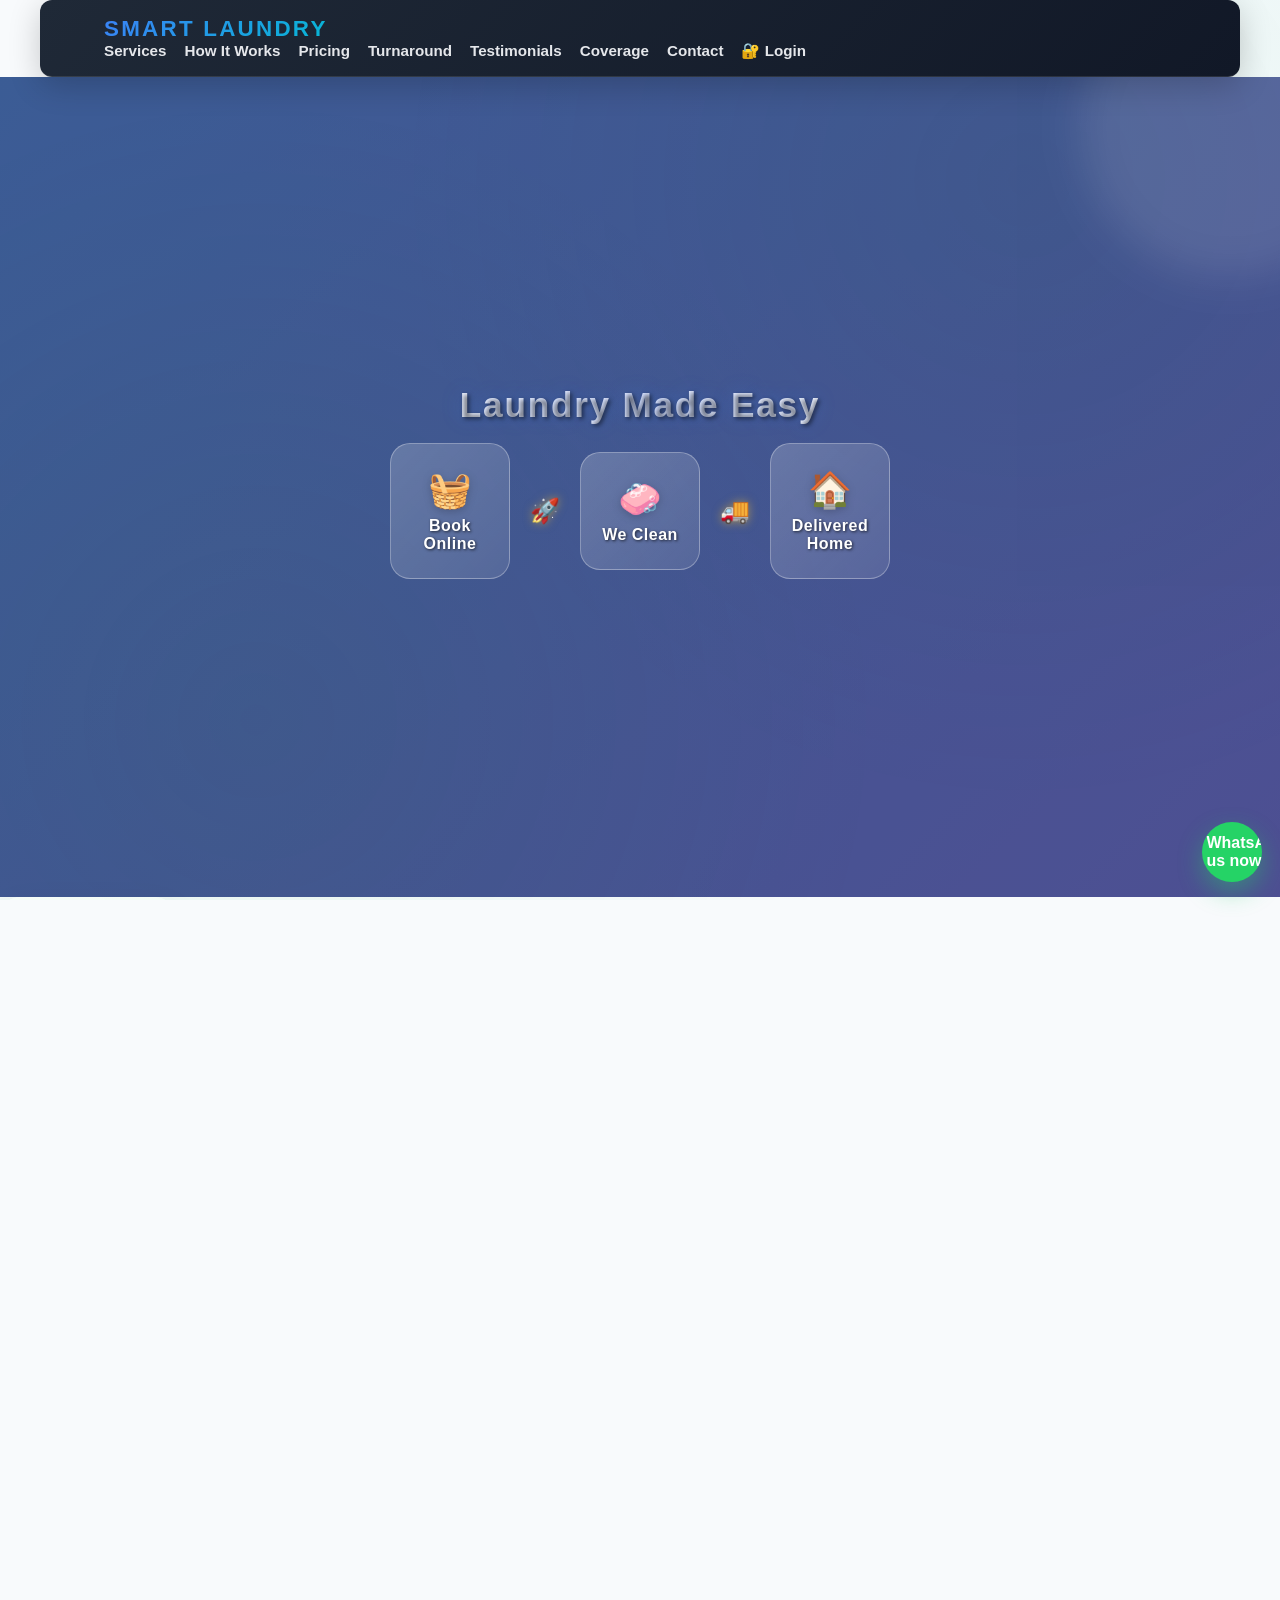
==== commit 7d2fc375: "Fix SQLite migration role column issue" ====
--- a/index.html
+++ b/index.html
@@ -68,59 +68,91 @@
         <h2>Laundry Made Easy</h2>
         <div class="process-steps">
           <div class="step">
-            <div class="step-icon">�</div>
+            <div class="step-icon">🧺</div>
             <div class="step-text">Book Online</div>
           </div>
           <div class="step-arrow">🚀</div>
           <div class="step">
-            <div class="step-icon">🚛</div>
-            <div class="step-text">We Pick Up</div>
-          </div>
-          <div class="step-arrow">✨</div>
+            <div class="step-icon">🧼</div>
+            <div class="step-text">We Clean</div>
+          </div>
+          <div class="step-arrow">🚚</div>
           <div class="step">
-            <div class="step-icon">🧼</div>
-            <div class="step-text">Clean</div>
-          </div>
-          <div class="step-arrow">🚀</div>
-          <div class="step">
-            <div class="step-icon">📦</div>
-            <div class="step-text">Deliver</div>
-          </div>
-        </div>
-        <div class="hero-stats">
-          <div class="stat">🚀 <strong>Express Service</strong></div>
-          <div class="stat">⭐ <strong>5-Star Rated</strong></div>
-          <div class="stat">💰 <strong>Affordable Prices</strong></div>
-        </div>
-        <button onclick="openForm()">Book Now</button>
-        <br /><br />
-        <a href="https://wa.me/254718283361" target="_blank" class="whatsapp"
-          >Chat on WhatsApp</a
-        >
+            <div class="step-icon">🏠</div>
+            <div class="step-text">Delivered Home</div>
+          </div>
+        </div>
       </div>
     </section>
-
-    <!-- SERVICES -->
-    <section id="services" class="services">
-      <h2>Our Services</h2>
-      <p class="services-subtitle">Professional laundry services tailored to your needs</p>
-      <div class="service-categories">
-        <button class="category-btn active" onclick="filterServices('all')">All Services</button>
-        <button class="category-btn" onclick="filterServices('wash')">Wash & Clean</button>
-        <button class="category-btn" onclick="filterServices('specialty')">Specialty Care</button>
-        <button class="category-btn" onclick="filterServices('express')">Express</button>
-      </div>
-      <div class="cards">
-        <div class="card service-card" data-category="wash">
-          <div class="service-icon">🧺</div>
-          <h3>Wash & Fold</h3>
-          <p>Professional washing and folding for everyday clothes</p>
-          <div class="service-details">
-            <div class="service-price">From KSh 150/kg</div>
-            <div class="service-time">24-48 hours</div>
-          </div>
-          <button class="service-btn" onclick="selectService('Wash & Fold')">Book Now</button>
-        </div>
+    <style>
+      .hero {
+        width: 100%;
+        max-width: 100vw;
+        padding: 60px 0 30px 0;
+        text-align: center;
+        box-sizing: border-box;
+      }
+      .hero-content {
+        width: 100%;
+        max-width: 600px;
+        margin: 0 auto;
+        padding: 0 16px;
+      }
+      .hero h2 {
+        font-size: 2.2rem;
+        margin-bottom: 18px;
+        word-break: break-word;
+      }
+      .process-steps {
+        display: flex;
+        flex-wrap: wrap;
+        justify-content: center;
+        align-items: center;
+        gap: 12px;
+      }
+      .step {
+        display: flex;
+        flex-direction: column;
+        align-items: center;
+        min-width: 80px;
+        max-width: 120px;
+        flex: 1 1 80px;
+      }
+      .step-icon {
+        font-size: 2.2rem;
+        margin-bottom: 6px;
+      }
+      .step-text {
+        font-size: 1rem;
+        word-break: break-word;
+      }
+      .step-arrow {
+        font-size: 1.5rem;
+        margin: 0 8px;
+      }
+      @media (max-width: 600px) {
+        .hero {
+          padding: 30px 0 10px 0;
+          text-align: left;
+        }
+        .hero-content {
+          padding: 0 4vw;
+        }
+        .hero h2 {
+          font-size: 1.5rem;
+        }
+        .step-icon {
+          font-size: 1.4rem;
+        }
+        .step-text {
+          font-size: 0.95rem;
+        }
+        .process-steps {
+          flex-direction: column;
+          gap: 6px;
+        }
+      }
+    </style>
 
         <div class="card service-card" data-category="specialty">
           <div class="service-icon">👕</div>
--- a/styles.css
+++ b/styles.css
@@ -1,3 +1,96 @@
+html, body {
+  height: 100%;
+  margin: 0;
+  padding: 0;
+  font-family: 'Segoe UI', Tahoma, Geneva, Verdana, sans-serif;
+  background: #f8fafc;
+  color: #222;
+  width: 100vw;
+  max-width: 100vw;
+  overflow-x: hidden;
+  box-sizing: border-box;
+  font-size: 16px;
+}
+*, *::before, *::after {
+  box-sizing: inherit;
+}
+.container {
+  width: 100%;
+  max-width: 98vw;
+  margin: 0 auto;
+  padding: 24px 2vw;
+  background: #fff;
+  border-radius: 12px;
+  box-shadow: 0 2px 8px rgba(0,0,0,0.04);
+}
+/* Responsive Styles */
+@media (max-width: 900px) {
+  .container {
+    max-width: 100vw;
+    padding: 12px 4px;
+    border-radius: 0;
+    box-shadow: none;
+  }
+}
+
+@media (max-width: 600px) {
+  html, body {
+    font-size: 15px;
+  }
+  .container {
+    max-width: 100vw;
+    padding: 8px 2vw;
+    border-radius: 0;
+    box-shadow: none;
+  }
+  .navbar {
+    flex-direction: column;
+    align-items: flex-start;
+    padding: 10px 0;
+    width: 100%;
+    box-sizing: border-box;
+  }
+  .navbar .logo {
+    margin-bottom: 10px;
+  }
+  .navbar .nav-links {
+    flex-direction: column;
+    width: 100%;
+    gap: 8px;
+  }
+  .hero {
+    padding: 30px 0 10px 0;
+    text-align: left;
+  }
+  .hero h1 {
+    font-size: 2rem;
+  }
+  .hero p {
+    font-size: 1rem;
+  }
+  .floating-whatsapp {
+    right: 10px;
+    bottom: 10px;
+    width: 48px;
+    height: 48px;
+  }
+  .whatsapp-btn {
+    font-size: 1.2rem;
+    padding: 10px 0;
+  }
+  table {
+    font-size: 0.95rem;
+  }
+}
+table {
+  width: 100%;
+  border-collapse: collapse;
+  margin-bottom: 24px;
+  background: #fff;
+  box-shadow: 0 1px 4px rgba(0,0,0,0.03);
+  border-radius: 8px;
+  overflow-x: auto;
+}
 
 html {
   box-sizing: border-box;
@@ -605,33 +698,51 @@
 }
 
 .hero button,
-.hero .whatsapp {
-  border: 0;
-  border-radius: 999px;
-  font-weight: 700;
-  letter-spacing: 0.04em;
-  transition: all 0.25s ease;
-  box-shadow: 0 10px 20px rgba(0, 0, 0, 0.14);
-}
-
-.hero button {
-  padding: 16px 32px;
-  background: #ffffff;
-  color: #1f2937;
-  margin-right: 14px;
-  min-width: 160px;
+/* WhatsApp floating button - responsive */
+.floating-whatsapp {
+  position: fixed;
+  right: 24px;
+  bottom: 24px;
+  z-index: 1000;
+  width: 60px;
+  height: 60px;
+  background: #25d366;
+  border-radius: 50%;
+  display: flex;
+  align-items: center;
+  justify-content: center;
+  box-shadow: 0 2px 8px rgba(0,0,0,0.15);
+  transition: background 0.2s;
+  overflow: hidden;
+}
+.floating-whatsapp:hover {
+  background: #128c7e;
+}
+.whatsapp-btn {
+  color: #fff;
+  font-size: 2rem;
+  border: none;
+  background: none;
   cursor: pointer;
-  font-size: 1.1rem;
-}
-
-.hero button:hover {
-  transform: translateY(-2px) scale(1.02);
-  box-shadow: 0 14px 28px rgba(0, 0, 0, 0.24);
-  background: #f8fafc;
-}
-
-.hero .whatsapp {
-  display: inline-block;
+  outline: none;
+  padding: 0;
+  width: 100%;
+  height: 100%;
+  display: flex;
+  align-items: center;
+  justify-content: center;
+}
+@media (max-width: 600px) {
+  .floating-whatsapp {
+    right: 10px;
+    bottom: 10px;
+    width: 48px;
+    height: 48px;
+  }
+  .whatsapp-btn {
+    font-size: 1.4rem;
+  }
+}
   background: #25d366;
   color: white;
   padding: 16px 26px;
